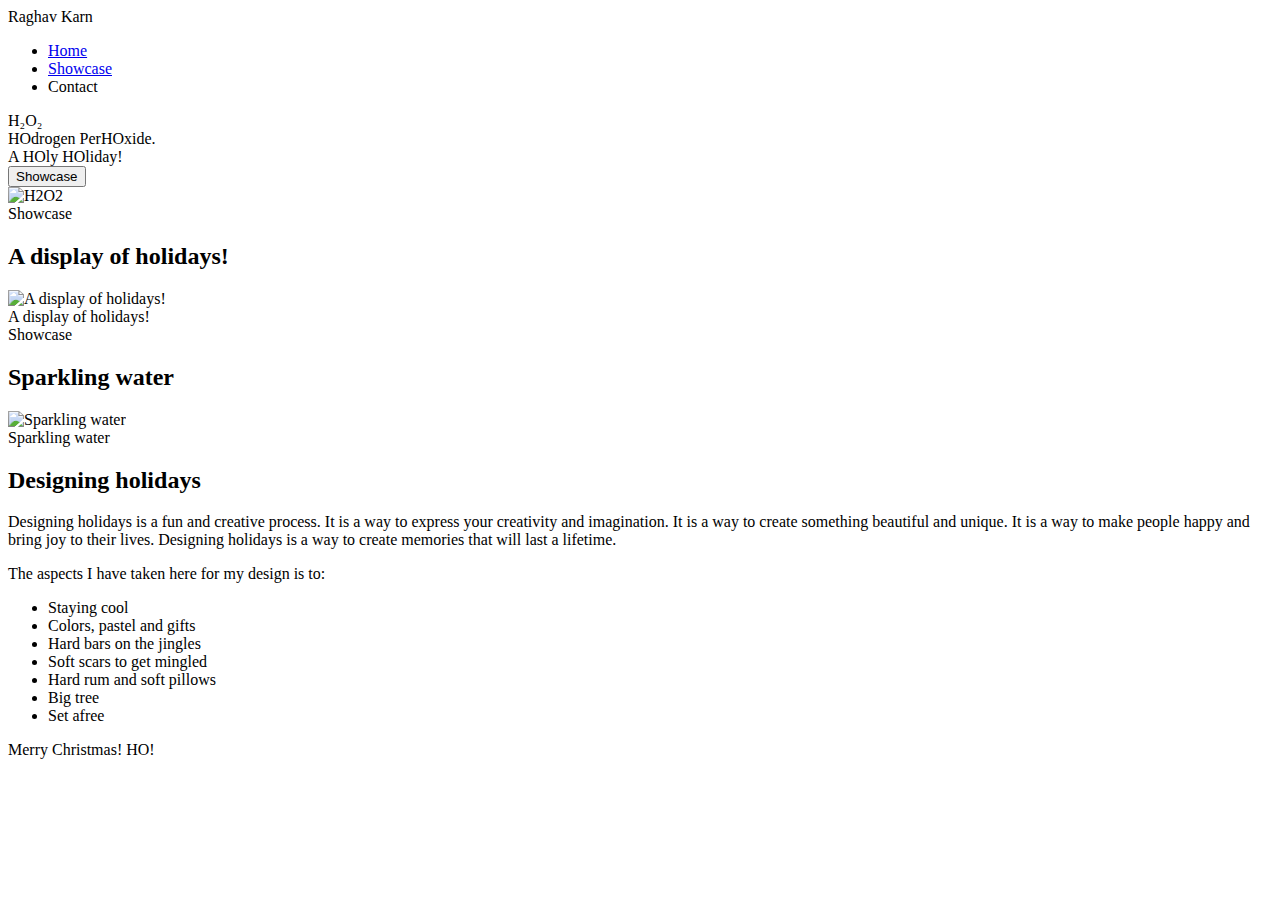
==== index.html @ 87b50fc2 "Indexed contact form & JS" ====
<!-- Welcome to H₂O₂ -->
<!DOCTYPE html>
<html lang="en">
    <head>
        <title>H₂O₂</title>
        <link rel="icon" type="image/x-icon" href="src/images/favicon.png">

        <meta charset="UTF-8" />
        <meta name="viewport" content="width=device-width" />

        <link rel="stylesheet" href="style.css" />
    </head>

    <body>
        <div class="container circle-load-svg">
            <header>
                <div class="logo">Raghav Karn</div>
                <nav>
                    <ul>
                    <li><a href="#">Home</a></li>
                    <li><a href="#showcase">Showcase</a></li>
                    <li><a onclick="showContactForm()">Contact</a></li>
                    </ul>
                </nav>
            </header>
  
            <main>
                <section class="sctn-hero">
                    <div class="hero-msg">
                        <div class="hero-msg-content">
                            <div class="hero-msg-tag">H₂O₂</div>
                            <div class="hero-msg-primary">HO<wbr>drogen Per<wbr>HO<wbr>xide.</div>
                            <div class="hero-msg-sub">A <wbr>HO<wbr>ly <wbr>HO<wbr>liday!</div>
                        </div>
                        <div class="hero-actions">
                            <button class="btn hover-effect" onclick="showShowcase()">
                            Showcase
                            </button>
                        </div>
                    </div>

                    <div class="hero-flaire">                            
                        <img src="src/images/h2o2.png" alt="H2O2" />
                    </div>

                </section><a id="showcase"></a>
                <section class="sctn-showcase">
                    <div class="showcase-card">
                        <header>Showcase</header>
                        <h2>A display of holidays!</h2>
                        <img src="src/images/img1" alt="A display of holidays!">
                        <div class="card-info">
                        A display of holidays!
                        </div>
                    </div>
                    <div class="showcase-card">
                        <header>Showcase</header>
                        <h2>Sparkling water</h2>
                        <img src="src/images/img2" alt="Sparkling water">
                        <div class="card-info">Sparkling water</div>
                    </div>
                </section>

                <section class="sctn-designing-holidays">
                    <header>
                        <h2>Designing holidays</h2>
                    </header>
                    <main>
                        <div class="content">
                            <p>
                            Designing holidays is a fun and creative process. It is a way to express your creativity and imagination. It is a way to create something beautiful and unique. It is a way to make people happy and bring joy to their lives. Designing holidays is a way to create memories that will last a lifetime.
                            </p>
                            <p>
                            The aspects I have taken here for my design is to:
                            <ul>
                            <li>Staying cool</li>
                            <li>Colors, pastel and gifts</li>
                            <li>Hard bars on the jingles</li>
                            <li>Soft scars to get mingled</li>
                            <li>Hard rum and soft pillows</li>
                            <li>Big tree</li>
                            <li>Set afree</li>
                            </ul>
                            </p>
                        </div>
                    </main>
                  </section>          
            </main>

            <footer>
                <div class="fnt-sml">Merry Christmas! HO!</div>
            </footer>
        </div>    

        <dialog id="confirm-dialog">
            <div class="dialog-message">
                <header>
                    <h2>Contact Me</h2>
                    <div class="close">
                    <button class="btn" onclick="closeContactForm()">X</button>
                    </div>
                </header>
                <div class="form-container">
                    <div class="row row-6">
                        <div class="cell">
                            <label for="email">E-Mail</label>
                        </div>
                        <div class="cell cell-5">
                            <input type="email" name="email" id="email" required pattern="^([a-zA-Z0-9_\-\.]+)@([a-zA-Z0-9_\-\.]+)\.([a-zA-Z]*)$" data-text="Required, please enter a valid email.">
                        </div>
                        </div>
                        <div class="row">
                        <div class="cell">
                            <label for="message">Message</label>
                        </div>
                        <div class="cell cell-5">
                            <textarea required name="message" id="message" cols="30" rows="10"></textarea>
                        </div>
                        </div>
                        <div class="row">
                        <div class="cell cell-6 rt-algn">
                            <button id="send-message" class="btn btn-primary hover-effect">Send</button>
                            <button id="cancel-send" class="btn btn-del hover-effect" onclick="closeContactForm()">Cancel</button>
                        </div>
                    </div>
                </div>
            </div>
          </dialog>

          <script src="script.js"></script>
    </body>
</html>
---- style.css ----
@import url("https://fonts.googleapis.com/css2?family=Poppins:wght@200;500;700;900&display=swap");
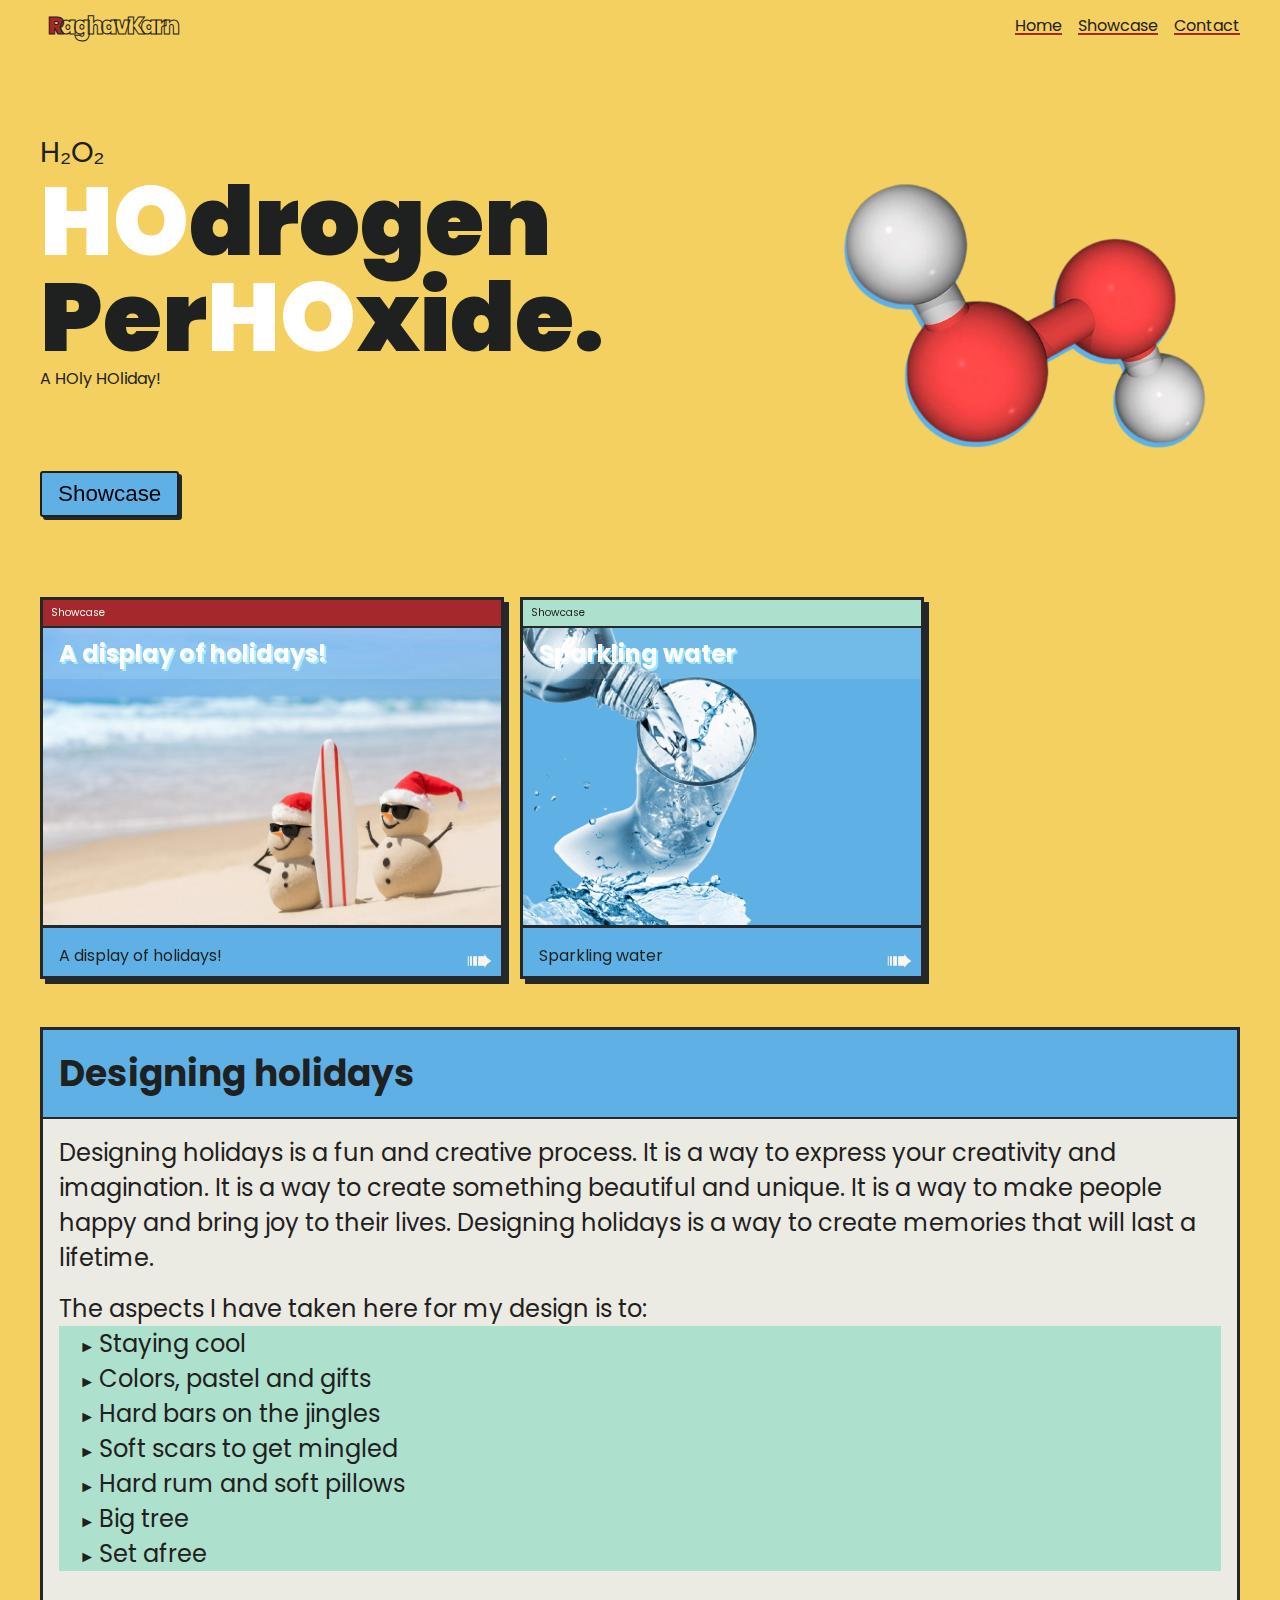
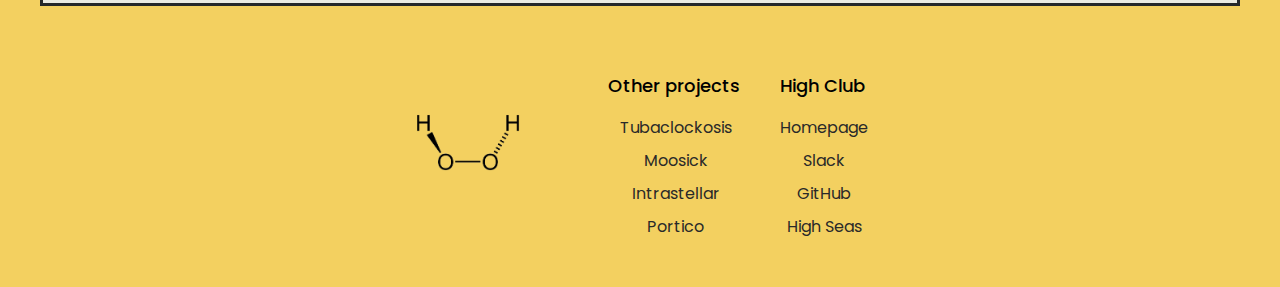
==== commit 702ac7bf: "Added and styled new footer" ====
--- a/index.html
+++ b/index.html
@@ -3,7 +3,7 @@
 <html lang="en">
     <head>
         <title>H₂O₂</title>
-        <link rel="icon" type="image/x-icon" href="src/images/favicon.png">
+        <link rel="icon" type="image/x-icon" href="src/images/logo.png">
 
         <meta charset="UTF-8" />
         <meta name="viewport" content="width=device-width" />
@@ -29,7 +29,7 @@
                     <div class="hero-msg">
                         <div class="hero-msg-content">
                             <div class="hero-msg-tag">H₂O₂</div>
-                            <div class="hero-msg-primary">HO<wbr>drogen Per<wbr>HO<wbr>xide.</div>
+                            <div class="hero-msg-primary"><span class="ho"><wbr>HO<wbr></span>drogen <br>Per<span class="ho"><wbr>HO<wbr></span>xide.</div>
                             <div class="hero-msg-sub">A <wbr>HO<wbr>ly <wbr>HO<wbr>liday!</div>
                         </div>
                         <div class="hero-actions">
@@ -40,7 +40,7 @@
                     </div>
 
                     <div class="hero-flaire">                            
-                        <img src="src/images/h2o2.png" alt="H2O2" />
+                        <img class="logo-img" src="src/images/h2o2.png" alt="H2O2" />
                     </div>
 
                 </section><a id="showcase"></a>
@@ -48,7 +48,7 @@
                     <div class="showcase-card">
                         <header>Showcase</header>
                         <h2>A display of holidays!</h2>
-                        <img src="src/images/img1" alt="A display of holidays!">
+                        <img src="src/images/img1.jpg" alt="A display of holidays!">
                         <div class="card-info">
                         A display of holidays!
                         </div>
@@ -56,7 +56,7 @@
                     <div class="showcase-card">
                         <header>Showcase</header>
                         <h2>Sparkling water</h2>
-                        <img src="src/images/img2" alt="Sparkling water">
+                        <img src="src/images/img2.png" alt="Sparkling water">
                         <div class="card-info">Sparkling water</div>
                     </div>
                 </section>
@@ -87,8 +87,50 @@
                   </section>          
             </main>
 
-            <footer>
-                <div class="fnt-sml">Merry Christmas! HO!</div>
+            <footer class="footer section">
+                <div class="footer-container container grid">
+                    <a href="https://github.com/raghav-karn/H2O2" class="footer-logo">
+                        <img class="footer-logo" src="src/images/logo.png" alt="">
+                    </a>
+
+                    <div class="footer-content">
+                        <h3 class="footer-title">Other projects</h3>
+
+                        <ul class="footer-links">
+                            <li>
+                                <a href="https://raghav-karn.github.io/tubaclockosis" class="footer-link">Tubaclockosis</a>
+                            </li>
+                            <li>
+                                <a href="https://raghav-karn.github.io/moosick" class="footer-link">Moosick</a>
+                            </li>
+                            <li>
+                                <a href="https://raghav-karn.github.io/intrastellar" class="footer-link">Intrastellar</a>
+                            </li>
+                            <li>
+                                <a href="https://raghav-karn.github.io/portico" class="footer-link">Portico</a>
+                            </li>
+                        </ul>
+                    </div>
+
+                    <div class="footer-content">
+                        <h3 class="footer-title">High Club</h3>
+
+                        <ul class="footer-links">
+                            <li>
+                                <a href="https://hackclub.com" class="footer-link">Homepage</a>
+                            </li>
+                            <li>
+                                <a href="https://hackclub.slack.com" class="footer-link">Slack</a>
+                            </li>
+                            <li>
+                                <a href="https://github.com/hackclub" class="footer-link">GitHub</a>
+                            </li>
+                            <li>
+                                <a href="https://highseas.hackclub.com" class="footer-link">High Seas</a>
+                            </li>
+                        </ul>
+                    </div>
+                </div>
             </footer>
         </div>    
 
--- a/style.css
+++ b/style.css
@@ -1 +1,552 @@
-@import url("https://fonts.googleapis.com/css2?family=Poppins:wght@200;500;700;900&display=swap");+@import url("https://fonts.googleapis.com/css2?family=Poppins:wght@200;500;700;900&display=swap");
+
+/* keyframes */
+@keyframes line-anime {
+  to {
+    stroke-dashoffset: 0;
+  }
+}
+@keyframes spinner {
+  to {
+    transform: rotate(360deg);
+  }
+}
+@keyframes color-change {
+  0% {
+    color: #1f2020;
+  }
+  20% {
+    color: #25282a;
+  }
+  40% {
+    color: #a5282c;
+  }
+  60% {
+    color: #5eb0e5;
+  }
+  80% {
+    color: #ebebe3;
+  }
+  100% {
+    color: #f9f6ef;
+  }
+}
+ 
+/* fundamentals */
+* {
+  box-sizing: border-box;
+}
+:root {
+  font-family: "Poppins", sans-serif;
+  color: #1f2020;
+}
+::selection {
+  background: #ffb7b7;
+}
+::-moz-selection {
+  background: #ffb7b7; /* cannot combine*/
+}
+
+/* fundamentals again */
+html {
+  scroll-behavior: smooth;
+}
+body,
+.container,
+header,
+div.logo,
+nav,
+ul {
+  margin: 0;
+  /*-- annoying margin at top --- */
+}
+
+/* fundamentals again again */
+body {
+  padding: 0;
+  background-color: #f3d060;
+}
+.container {
+  width: min(120ch, calc(100% - 2rem));
+  margin: 0 auto;
+}
+/* spinner */
+.spinner {
+  background-color: #a5282c !important;
+  color: #a5282c !important;
+}
+.spinner:before {
+  content: "";
+  box-sizing: border-box;
+  position: absolute;
+  top: 50%;
+  left: 50%;
+  width: 2rem;
+  height: 2rem;
+  margin-top: -1rem;
+  margin-left: -1rem;
+  border-radius: 50%;
+  border: 4px solid #25282a;
+  border-top-color: #f3d060;
+  transform-origin: center center;
+  animation: spinner 1s linear infinite;
+}
+/* button */
+.btn {
+  position: relative;
+  border: 2px solid #1f2020;
+  border-radius: 3px;
+  box-shadow: 3px 3px 0px #25282a;
+  padding: 0.5rem 1rem;
+  font-size: 1.4rem;
+  transition: 200ms ease;
+  z-index: 2;
+  background-color: #5eb0e5;
+}
+.btn + .btn {
+  margin-left: 1rem;
+}
+.btn:active {
+  box-shadow: -2px -2px 0px #25282a;
+  transform: translate(2px, 2px);
+}
+.btn.hover-effect::before {
+  content: "";
+  position: absolute;
+  inset: 0;
+  background-color: #1f2020;
+  transform-origin: bottom right;
+  transition: 100ms ease-in-out;
+  mix-blend-mode: screen;
+  z-index: 1;
+  clip-path: ellipse(0px 0px at bottom center);
+}
+.btn.hover-effect:hover:before {
+  clip-path: ellipse(50% 100% at bottom center);
+}
+.btn.hover-effect:active:before {
+  background-color: #25282a;
+  mix-blend-mode: color-dodge;
+}
+.btn-primary {
+  background-color: #aee1cd;
+}
+.btn-del {
+  background-color: #a5282c;
+  color: #f9f6ef;
+}
+/* links */
+a {
+  cursor: pointer;
+  text-decoration: none;
+}
+/* images */
+img {
+  width: 100%;
+}
+.logo-img {
+  width: 35%;
+}
+/* container */
+.container > header {
+  display: flex;
+  justify-content: space-between;
+  align-items: center;
+}
+/* HO */
+.ho {
+  color: white;
+}
+/* logo */
+.logo {
+  padding: 0.5rem;
+  font-weight: 900;
+  font-size: 1.5rem;
+  letter-spacing: -0.15em;
+  color: transparent;
+  background-color: #f3d060;
+  background-size: 2px 2px;
+  background-image: repeating-linear-gradient(
+    45deg,
+    #1f2020 0,
+    #1f2020 0.5px,
+    #f3d060 0,
+    #f3d060 50%
+  );
+  -webkit-background-clip: text;
+  background-clip: text;
+  -webkit-text-stroke: 1px #1f2020;
+}
+.logo:first-letter {
+  color: #a5282c;
+}
+/* header navbar */
+nav ul {
+  padding: 0;
+  list-style: none;
+  display: grid;
+  grid-template-columns: repeat(3, auto);
+  gap: 1rem;
+}
+nav ul li {
+  text-align: center;
+}
+nav ul li a {
+  display: inline-block;
+  text-decoration: underline;
+  text-decoration-thickness: 2px;
+  text-decoration-color: #a5282c;
+  text-underline-offset: 2px;
+  color: #1f2020;
+  font-size: 1rem;
+}
+/* dialog box */
+dialog {
+  transition: 300ms ease-in-out, clip-path 0.5s linear;
+  clip-path: polygon(0 0, 100% 0, 100% 100%, 0 100%);
+  transform: scale(0);
+  min-width: min(50vw, 80ch);
+  padding: 0;
+  box-shadow: 2.5px 2.5px 0px #25282a, 5px 5px 0px #25282a,
+    7.5px 7.5px 0px #25282a, 10px 10px 0px #25282a, 12.5px 12.5px 0px #25282a,
+    15px 15px 0px #25282a;
+}
+dialog::backdrop {
+  opacity: 0.7;
+  background-color: #f3d060;
+  background-size: 100%, 50px 50px;
+  background-image: radial-gradient(
+      circle at bottom right,
+      #f3c050c0 0%,
+      #f3d060c0 50%
+    ),
+    repeating-linear-gradient(
+      45deg,
+      #1f2020 0,
+      #1f2020 1.5px,
+      #f3d060 0,
+      #f3d060 50%
+    );
+}
+dialog header {
+  border-bottom: 3px solid;
+  padding-inline: 2rem;
+  display: grid;
+  grid-template-columns: 1fr auto;
+  position: relative;
+  background-color: #25282a;
+  color: #f9f6ef;
+}
+dialog .close .btn {
+  border-radius: 50%;
+  top: 5px;
+  right: 10px;
+  width: 3rem;
+  height: 3rem;
+  position: absolute;
+  box-shadow: 2px 2px 0px #25282a;
+  overflow: hidden;
+  background-color: #a5282c;
+  color: #f9f6ef;
+  padding: 0;
+}
+#confirm-dialog {
+  background-color: #ebebe3;
+}
+.dialog-message {
+  border: 5px solid #1f2020;
+}
+/* contact form */
+.form-container {
+  padding-block: 1rem;
+  padding-inline: 2rem;
+}
+input[type="text"],
+input[type="email"],
+input[type="tel"],
+input[type="url"],
+textarea {
+  background-color: #f9f6ef;
+  border: 3px solid #25282a;
+  font-size: 1.3rem;
+  padding: 0.3rem 0.5rem;
+  position: relative;
+  width: 100%;
+}
+input[type="text"]:invalid,
+input[type="email"]:invalid,
+input[type="tel"]:invalid,
+input[type="url"]:invalid,
+textarea:invalid {
+  border-color: #a5282c;
+}
+
+input[type="text"]:valid,
+input[type="email"]:valid,
+input[type="tel"]:valid,
+input[type="url"]:valid,
+textarea:invalid {
+  border-color: #aee1cd;
+}
+
+.rt-algn {
+  display: flex;
+  justify-content: end;
+}
+
+.fnt-sml {
+  font-size: 0.9rem;
+}
+
+/* table */
+.row {
+  display: grid;
+  grid-template-columns: repeat(6, 1fr);
+  gap: 0.5rem;
+}
+.cell {
+  padding: 0.3rem 0.5rem;
+}
+.cell-2 {
+  grid-column: span 2;
+}
+.cell-4 {
+  grid-column: span 4;
+}
+.cell-5 {
+  grid-column: span 5;
+}
+.cell-6 {
+  grid-column: span 6;
+}
+
+/* hero section */
+.sctn-hero {
+  position: relative;
+  min-height: 60vh;
+  width: 100%;
+  display: grid;
+  grid-template-columns: 1fr 1fr;
+  padding: 5em 0;
+}
+.hero-msg-primary {
+  font-size: clamp(2rem, 5vw + 2rem, 7rem);
+  line-height: 1;
+  font-weight: 900;
+  inline-size: min(140%, calc(100vw - 2rem));
+  overflow-wrap: break-word;
+  hyphens: manual;
+  position: relative;
+}
+
+.hero-msg-tag {
+  font-size: clamp(1rem, 1vw + 1rem, 2rem);
+}
+.hero-flaire {
+  position: absolute;
+  inset: 0 auto;
+  right: 0;
+  width: 100%;
+  display: grid;
+  grid-template-columns: 1fr;
+  place-items: center right;
+  filter: drop-shadow(-2px 5px 0px #5eb0e5);
+}
+
+.hero-flaire svg {
+  width: min(60%, calc(40vw + 50px));
+  opacity: 0.9;
+  transform: scaleX(-1);
+}
+.hero-actions {
+  padding-top: 5em;
+}
+
+/* hero section */
+.sctn-showcase {
+  display: grid;
+  grid-template-columns: repeat(auto-fill, minmax(300px, auto));
+  gap: 1rem;
+}
+.showcase-card {
+  border: 3px solid #25282a;
+  background-color: #5eb0e5;
+  box-shadow: 5px 5px 0px #25282a;
+  position: relative;
+  transform: scale(1);
+  transition: 200ms cubic-bezier(0.11, -0.25, 0.7, 1.22);
+  transform-origin: bottom right;
+}
+.showcase-card:hover {
+  transform: scale(1.01) translate(-3px, -3px);
+  box-shadow: 8px 8px 0px #25282a;
+  z-index: 5;
+}
+
+.showcase-card header {
+  border-bottom: 2px solid #25282a;
+  background-color: #a5282c;
+  color: #f9f6ef;
+  padding: 0.3rem 0.5rem;
+  font-size: 0.65rem;
+}
+.showcase-card h2 {
+  margin: 0;
+  position: absolute;
+  width: 100%;
+  padding: 0.5rem 1rem;
+  color: #f9f6ef;
+  background-color: #1f2020;
+  mix-blend-mode: screen;
+  text-shadow: 2px 2px 0px #5eb0e5;
+}
+.showcase-card:nth-of-type(2n) header {
+  background-color: #aee1cd;
+  color: #1f2020;
+}
+.showcase-card img {
+  height: 300px;
+  overflow: hidden;
+  border-bottom: 3px solid #25282a;
+}
+.showcase-card .card-info {
+  padding: 0.5rem 1rem;
+  position: relative;
+}
+.showcase-card:after {
+  content: "\27A0";
+  color: #f9f6ef;
+  font-size: 2rem;
+  line-height: 0, 3;
+  position: absolute;
+  bottom: 0.5rem;
+  right: 0.5rem;
+  height: 2rem;
+}
+/* footer */
+ul {
+  list-style: none;
+}
+
+.footer {
+  background-color: #f3d060;
+  padding-top: 3rem;
+  padding-bottom: 3rem;
+}
+
+.footer-container {
+  grid-template-columns: repeat(auto-fit, minmax(220px, 1fr));
+  row-gap: 2rem;
+  display: flex;
+  justify-content: center;
+  align-items: center;
+  text-align: center;
+}
+
+.footer-logo {
+  width: 10rem;
+  padding-right: 3rem;
+}
+
+.footer-title {
+  font-size: 1.125rem;
+  font-weight: 500;
+  margin-bottom: 1rem;
+  color: #000000;
+  padding-left: 2.3rem;
+}
+
+.footer-links {
+  display: flex;
+  flex-direction: column;
+  row-gap: .5rem;
+}
+
+.footer-link {
+  color: #292929;
+}
+
+.footer-link:hover {
+  color: #272727;
+}
+
+.footer-form {
+  display: flex;
+  column-gap: .5rem;
+  border-radius: .5rem;
+  margin-bottom: 2rem;
+}
+
+.footer-input {
+  background-color: #8d8455;
+  width: 90%;
+  color: #8d8d67;
+}
+
+.footer-input::placeholder {
+color: #e4e496;
+font-size: 1rem;
+  font-family: 'Poppins', sans-serif;
+}
+
+.footer-social {
+  display: flex;
+  column-gap: 1.25rem;
+}
+
+.footer-social-link {
+  display: inline-flex;
+  color: #4e4e4e;
+  background-color: #bdbd73;
+  padding: .5rem;
+  border-radius: .25rem;
+  font-size: 1rem;
+}
+
+.footer-social-link:hover {
+  background-color: #8d8455;
+}
+
+.footer-copy {
+  margin-top: 5rem;
+  text-align: center;
+}
+
+.footer-copy-link {
+  font-size: 0.813rem;
+  color: #bbbb95;
+}
+
+/* designing holidays section */
+.sctn-designing-holidays {
+  margin-top: 3rem;
+  font-size: 1.5rem;
+  border: 3px solid #25282a;
+}
+
+.sctn-designing-holidays h2 {
+  margin: 0;
+  background-color: #5eb0e5;
+  padding: 1rem;
+  border-bottom: 2px solid #25282a;
+}
+
+.sctn-designing-holidays .content {
+  padding: 1rem;
+  margin: 0;
+  background-color: #ebebe3;
+}
+.sctn-designing-holidays p {
+  margin: 0;
+}
+.sctn-designing-holidays p ~ p {
+  margin-top: 1rem;
+}
+.sctn-designing-holidays ul {
+  background-color: #aee1cd;
+}
+.sctn-designing-holidays li::marker {
+  content: "\25BA  ";
+  font-size: 1rem;
+  animation: color-change 10s ease-in-out infinite alternate;
+}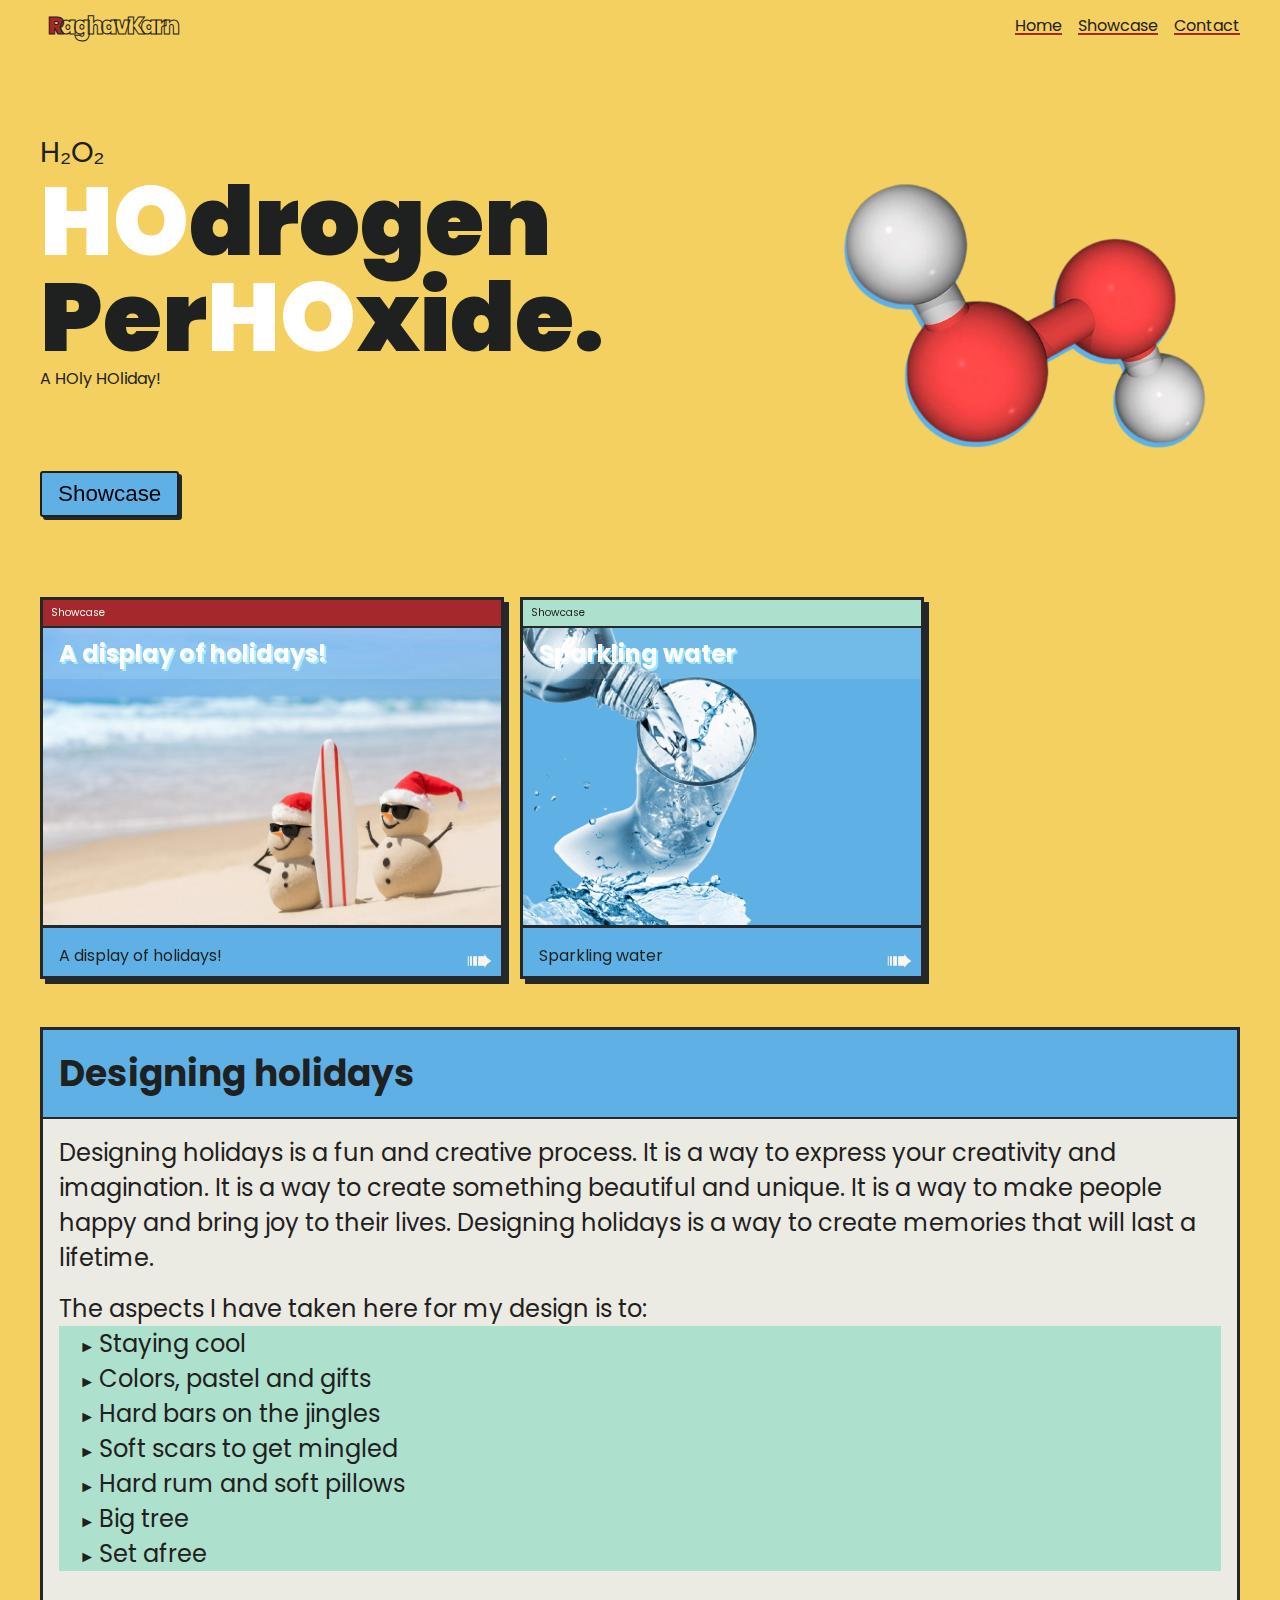
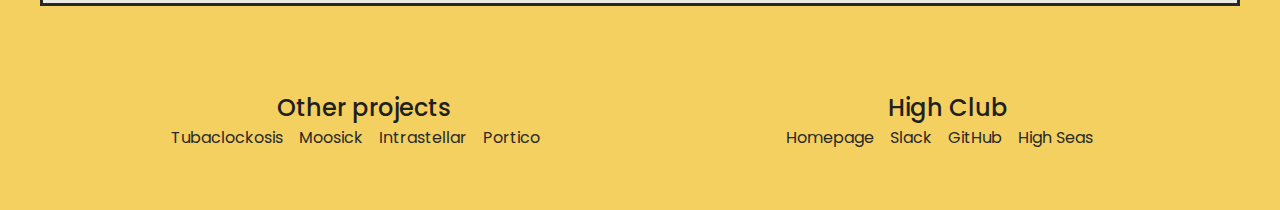
==== commit 4962b203: "Fixed responsive footer" ====
--- a/index.html
+++ b/index.html
@@ -89,10 +89,6 @@
 
             <footer class="footer section">
                 <div class="footer-container container grid">
-                    <a href="https://github.com/raghav-karn/H2O2" class="footer-logo">
-                        <img class="footer-logo" src="src/images/logo.png" alt="">
-                    </a>
-
                     <div class="footer-content">
                         <h3 class="footer-title">Other projects</h3>
 
--- a/style.css
+++ b/style.css
@@ -430,36 +430,82 @@
 
 .footer {
   background-color: #f3d060;
-  padding-top: 3rem;
-  padding-bottom: 3rem;
+  padding-top: 5%;
+  padding-bottom: 5%;
 }
 
 .footer-container {
-  grid-template-columns: repeat(auto-fit, minmax(220px, 1fr));
-  row-gap: 2rem;
   display: flex;
+  flex-direction: column;
   justify-content: center;
   align-items: center;
   text-align: center;
 }
 
 .footer-logo {
-  width: 10rem;
-  padding-right: 3rem;
+  width: 35%;
 }
 
 .footer-title {
   font-size: 1.125rem;
   font-weight: 500;
-  margin-bottom: 1rem;
-  color: #000000;
-  padding-left: 2.3rem;
+  margin-bottom: 1rem; /* Add margin for spacing */
 }
 
 .footer-links {
+  list-style: none;
+  padding: 0;
+  margin: 0;
   display: flex;
   flex-direction: column;
-  row-gap: .5rem;
+  align-items: center;
+}
+
+.footer-links li {
+  margin-bottom: 0.5rem; /* Add margin for spacing */
+}
+
+/* Responsive styles */
+@media (min-width: 600px) {
+  .footer-container {
+    flex-direction: row;
+    flex-wrap: wrap;
+    justify-content: space-between;
+    align-items: flex-start; /* Align items to the start */
+  }
+
+  .footer-logo {
+    width: 20%;
+  }
+
+  .footer-title {
+    font-size: 1.25rem;
+    margin-bottom: 0; /* Remove margin for larger screens */
+  }
+
+  .footer-links {
+    flex-direction: row;
+    align-items: center;
+  }
+
+  .footer-links li {
+    margin-bottom: 0; /* Remove margin for larger screens */
+    margin-right: 1rem; /* Add margin for spacing */
+  }
+}
+
+@media (min-width: 900px) {
+  .footer-container {
+    justify-content: space-around;
+  }
+
+  .footer-logo {
+    width: 15%;
+  }
+
+  .footer-title {
+    font-size: 1.5rem;
+  }
 }
 
 .footer-link {
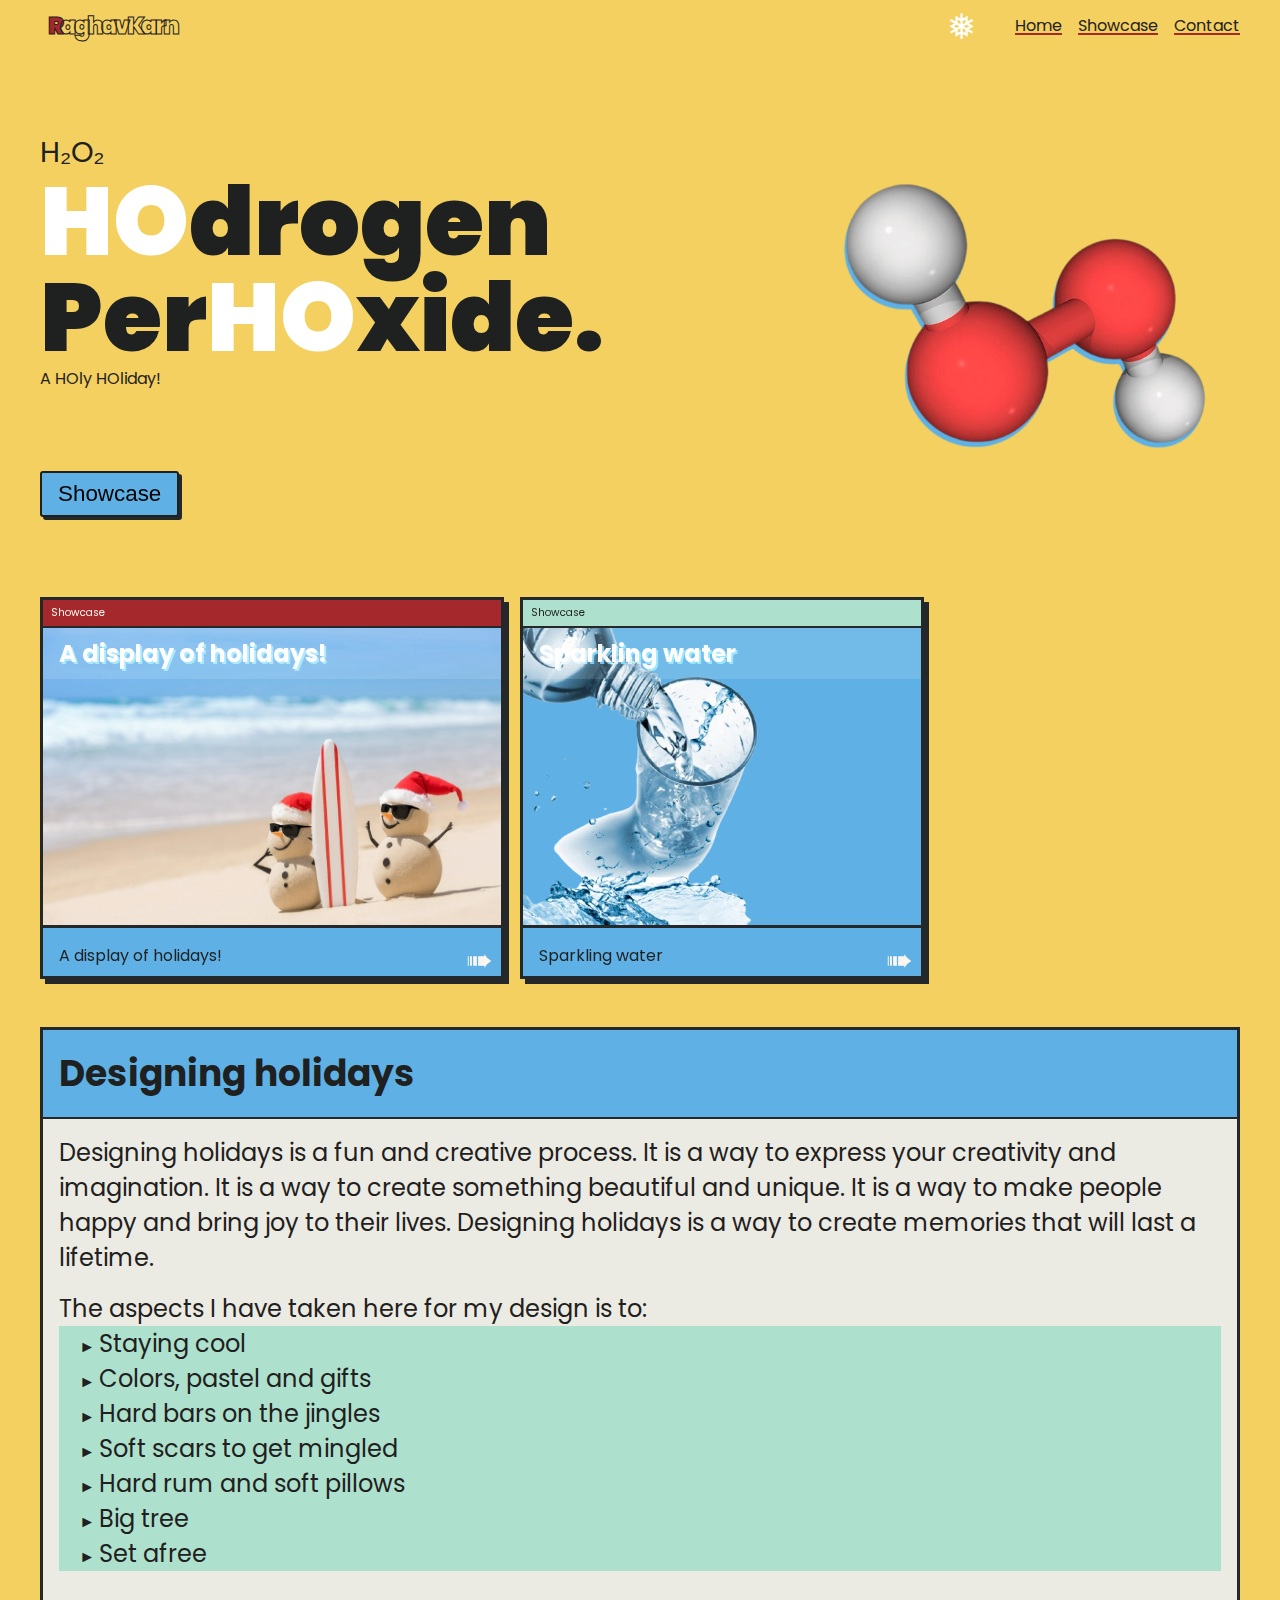
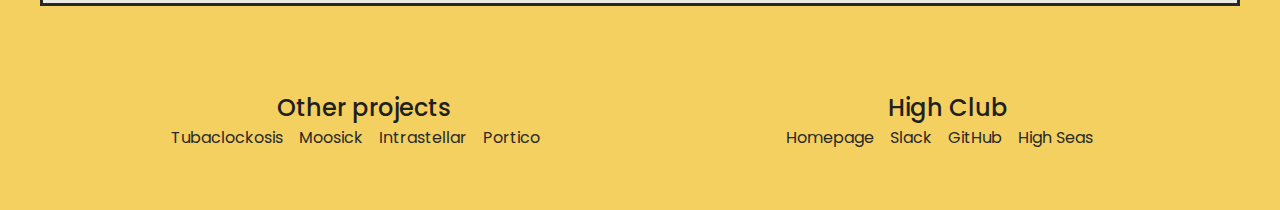
==== commit dfe85051: "Added new snowfall" ====
--- a/index.html
+++ b/index.html
@@ -12,6 +12,9 @@
     </head>
 
     <body>
+        <div id="snow-container">
+        </div>
+
         <div class="container circle-load-svg">
             <header>
                 <div class="logo">Raghav Karn</div>
--- a/style.css
+++ b/style.css
@@ -595,4 +595,50 @@
   content: "\25BA  ";
   font-size: 1rem;
   animation: color-change 10s ease-in-out infinite alternate;
+}
+
+#snow-container {  
+  height: 100vh;
+  overflow: hidden;
+  position: absolute;
+  top: 0;
+  transition: opacity 500ms;
+  width: 100%;
+}
+
+.snow {
+  animation: fall ease-in infinite, sway ease-in-out infinite;
+  color: rgb(255, 255, 255);
+  position: absolute;
+}
+
+@keyframes fall {
+  0% {
+    opacity: 0;
+  }
+  50% {
+    opacity: 1;
+  }
+  100% {
+    top: 100vh;
+    opacity: 1;
+  }
+}
+
+@keyframes sway {
+  0% {
+    margin-left: 0;
+  }
+  25% {
+    margin-left: 50px;
+  }
+  50% {
+    margin-left: -50px;
+  }
+  75% {
+    margin-left: 50px;
+  }
+  100% {
+    margin-left: 0;
+  }
 }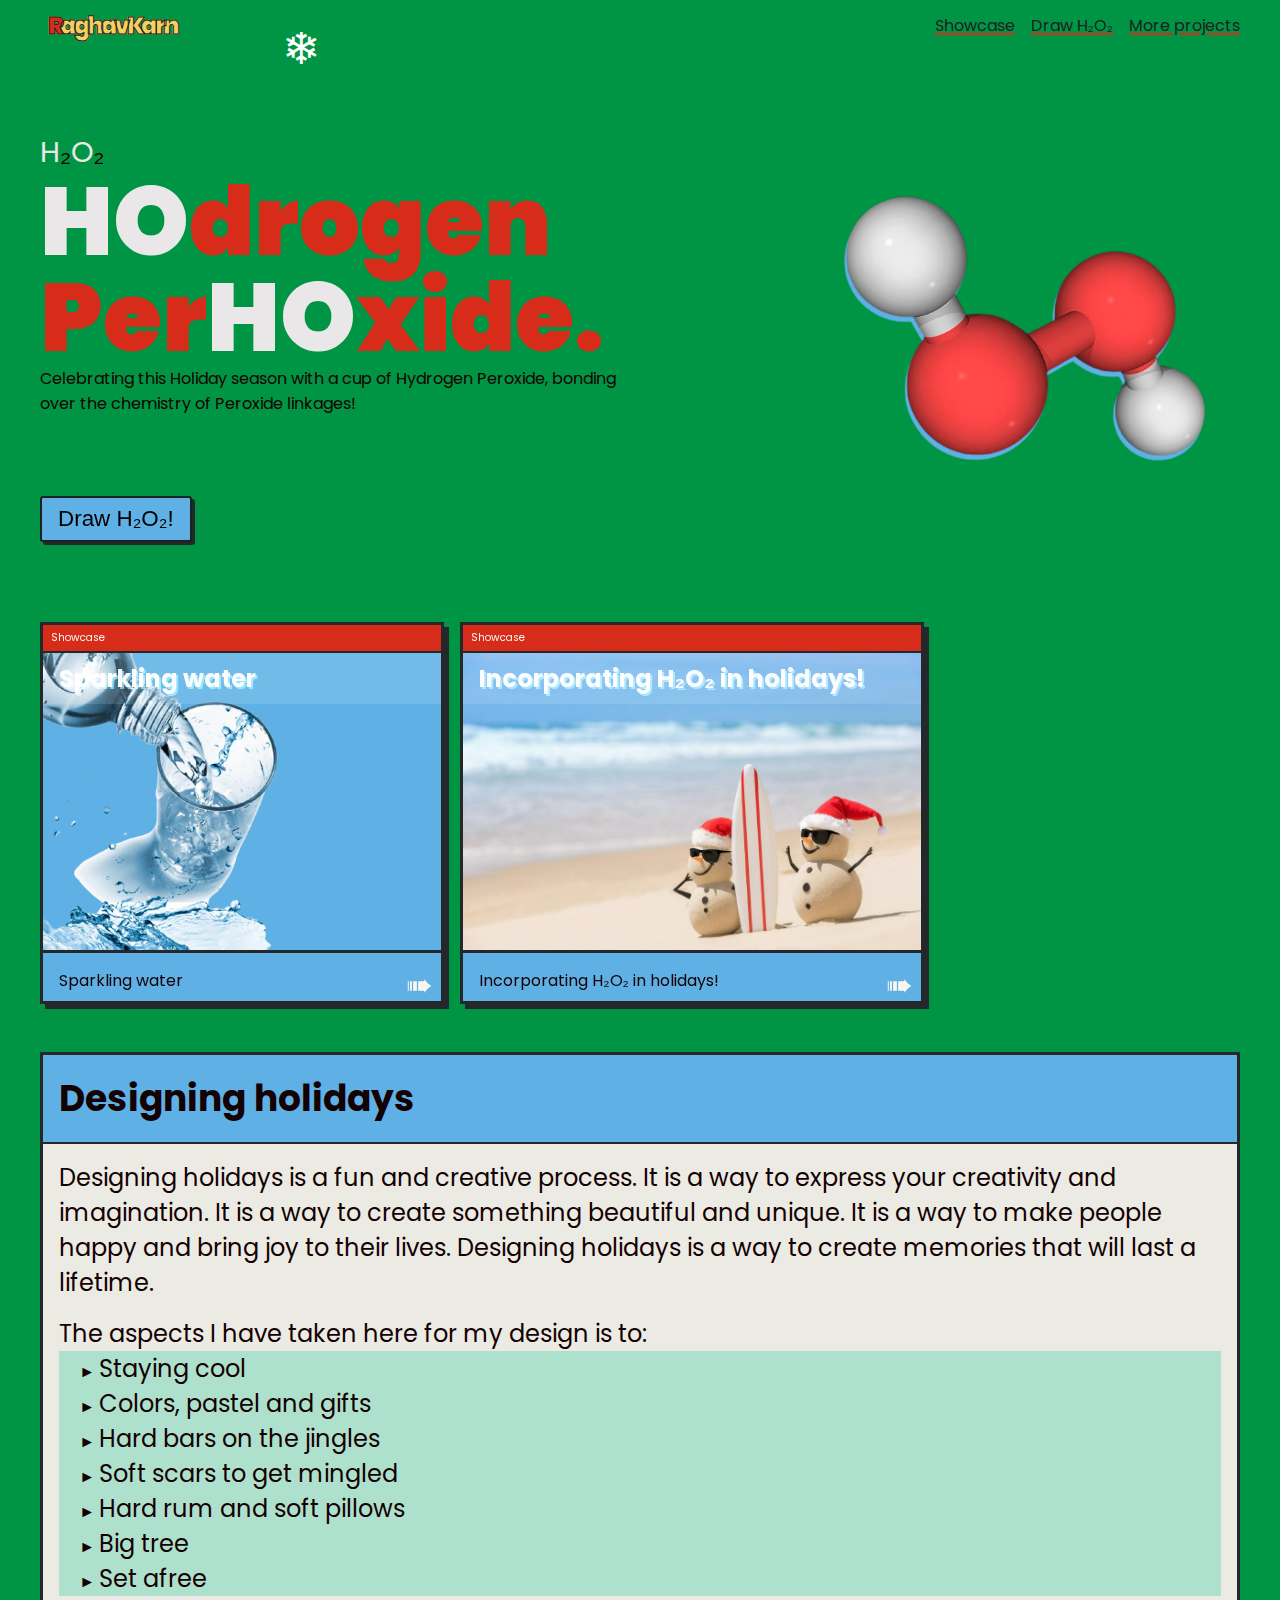
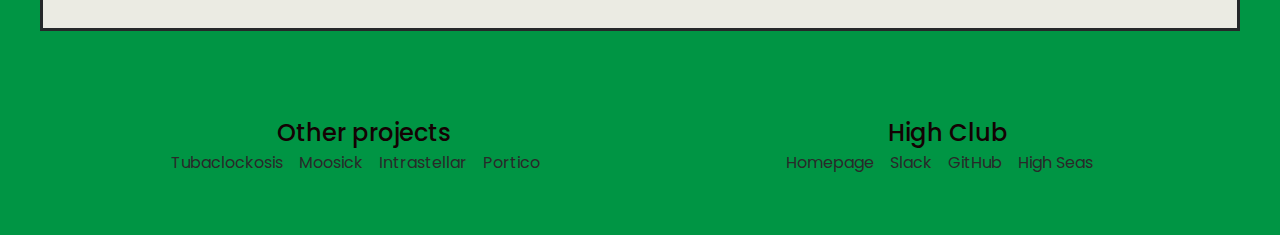
==== commit bfcebef3: "Added new dialog boxes, revised content and bug fixes" ====
--- a/index.html
+++ b/index.html
@@ -17,12 +17,12 @@
 
         <div class="container circle-load-svg">
             <header>
-                <div class="logo">Raghav Karn</div>
+                <a href="https://github.com/raghav-karn/"><div class="logo">Raghav Karn</div></a>
                 <nav>
                     <ul>
-                    <li><a href="#">Home</a></li>
                     <li><a href="#showcase">Showcase</a></li>
-                    <li><a onclick="showContactForm()">Contact</a></li>
+                    <li><a onclick="showContactForm()">Draw H₂O₂</a></li>
+                    <li><a href="#footer">More projects</a></li>
                     </ul>
                 </nav>
             </header>
@@ -31,13 +31,13 @@
                 <section class="sctn-hero">
                     <div class="hero-msg">
                         <div class="hero-msg-content">
-                            <div class="hero-msg-tag">H₂O₂</div>
+                            <div class="hero-msg-tag"><span class="ho">H</span>₂<span class="ho">O</span>₂</div>
                             <div class="hero-msg-primary"><span class="ho"><wbr>HO<wbr></span>drogen <br>Per<span class="ho"><wbr>HO<wbr></span>xide.</div>
-                            <div class="hero-msg-sub">A <wbr>HO<wbr>ly <wbr>HO<wbr>liday!</div>
+                            <div class="hero-msg-sub">Celebrating this Holiday season with a cup of Hydrogen Peroxide, bonding over the chemistry of Peroxide linkages!</div>
                         </div>
                         <div class="hero-actions">
-                            <button class="btn hover-effect" onclick="showShowcase()">
-                            Showcase
+                            <button class="btn hover-effect" onclick="showContactForm()">
+                            Draw H₂O₂!
                             </button>
                         </div>
                     </div>
@@ -48,20 +48,22 @@
 
                 </section><a id="showcase"></a>
                 <section class="sctn-showcase">
-                    <div class="showcase-card">
-                        <header>Showcase</header>
-                        <h2>A display of holidays!</h2>
-                        <img src="src/images/img1.jpg" alt="A display of holidays!">
-                        <div class="card-info">
-                        A display of holidays!
-                        </div>
-                    </div>
-                    <div class="showcase-card">
-                        <header>Showcase</header>
-                        <h2>Sparkling water</h2>
-                        <img src="src/images/img2.png" alt="Sparkling water">
-                        <div class="card-info">Sparkling water</div>
-                    </div>
+                    <a onclick="showSparklingWater()">
+                        <div class="showcase-card">
+                            <header>Showcase</header>
+                            <h2>Sparkling water</h2>
+                            <img src="src/images/img2.png" alt="Sparkling water">
+                            <div class="card-info">Sparkling water</div>
+                        </div>
+                    </a>
+                    <a onclick="showHolidays()">     
+                        <div class="showcase-card">
+                            <header>Showcase</header>
+                            <h2>Incorporating H₂O₂ in holidays!</h2>
+                            <img src="src/images/img1.jpg" alt="Incorporating H₂O₂ in holidays!">
+                            <div class="card-info">Incorporating H₂O₂ in holidays!</div>
+                        </div>
+                    </a>
                 </section>
 
                 <section class="sctn-designing-holidays">
@@ -90,6 +92,7 @@
                   </section>          
             </main>
 
+            <a id="footer"></a>
             <footer class="footer section">
                 <div class="footer-container container grid">
                     <div class="footer-content">
@@ -136,7 +139,7 @@
         <dialog id="confirm-dialog">
             <div class="dialog-message">
                 <header>
-                    <h2>Contact Me</h2>
+                    <h2>Send us some H₂O₂ molecules!</h2>
                     <div class="close">
                     <button class="btn" onclick="closeContactForm()">X</button>
                     </div>
@@ -144,7 +147,7 @@
                 <div class="form-container">
                     <div class="row row-6">
                         <div class="cell">
-                            <label for="email">E-Mail</label>
+                            <label for="email">From: </label>
                         </div>
                         <div class="cell cell-5">
                             <input type="email" name="email" id="email" required pattern="^([a-zA-Z0-9_\-\.]+)@([a-zA-Z0-9_\-\.]+)\.([a-zA-Z]*)$" data-text="Required, please enter a valid email.">
@@ -152,11 +155,26 @@
                         </div>
                         <div class="row">
                         <div class="cell">
-                            <label for="message">Message</label>
+                            <label for="message">Message: </label>
                         </div>
                         <div class="cell cell-5">
                             <textarea required name="message" id="message" cols="30" rows="10"></textarea>
                         </div>
+                        </div>
+                        <div class="overflow-hidden relative w-64 mt-4 mb-4">
+                            <button class="bg-blue hover:bg-blue-light text-white font-bold py-2 px-4 w-full inline-flex items-center">
+                                <svg fill="#FFF" height="18" viewBox="0 0 24 24" width="18" xmlns="http://www.w3.org/2000/svg">
+                                    <path d="M0 0h24v24H0z" fill="black"/>
+                                    <path d="M9 16h6v-6h4l-7-7-7 7h4zm-4 2h14v2H5z"/>
+                                </svg>
+                                <span class="ml-2">Your H₂O₂ drawing</span>
+                            </button>
+                            <input
+                                class="cursor-pointer absolute block py-2 px-4 w-full opacity-0 pin-r pin-t"
+                                type="file"
+                                name="documents[]"
+                                accept="image/*"
+                            >
                         </div>
                         <div class="row">
                         <div class="cell cell-6 rt-algn">
@@ -168,6 +186,56 @@
             </div>
           </dialog>
 
+          <dialog id="confirm-sparklingwater">
+            <div class="dialog-message">
+                <header>
+                    <h2>Sparkling Water</h2>
+                    <div class="close">
+                    <button class="btn" onclick="closeSparklingWater()">X</button>
+                    </div>
+                </header>
+                <div class="form-container">
+                    <p><strong>1. Composition:</strong> Sparkling water is water that has been carbonated, meaning carbon dioxide gas has been dissolved in it under pressure. This gives it its characteristic bubbles and fizzy texture. Hydrogen peroxide (H₂O₂) is a chemical compound made up of two hydrogen atoms and two oxygen atoms. It is commonly used as a disinfectant, bleach, and antiseptic.</p>
+
+                    <p><strong>2. Oxygen Release:</strong> Both substances can release oxygen, but in different ways. When hydrogen peroxide decomposes, it breaks down into water and oxygen gas, which can create bubbles. This reaction is often used in various applications, including cleaning and disinfection. Sparkling water contains dissolved carbon dioxide, which forms carbonic acid in water, creating the fizzy sensation when opened or poured.</p>
+
+                    <p><strong>3. Uses:</strong> Sparkling water is primarily consumed as a beverage, often enjoyed for its refreshing taste and effervescence. Hydrogen peroxide is used for cleaning, disinfecting, and in some cases, as a mild antiseptic for minor cuts and scrapes.</p>
+
+                    <p>While they both involve oxygen, their chemical properties and uses are quite distinct. It's important to note that hydrogen peroxide should not be ingested in its concentrated form, while sparkling water is safe for consumption.</p>
+                </div>
+            </div>
+          </dialog>
+
+          <dialog id="confirm-holidays">
+            <div class="dialog-message">
+                <header>
+                    <h2>Incorporating H₂O₂ in holidays</h2>
+                    <div class="close">
+                    <button class="btn" onclick="closeHolidays()">X</button>
+                    </div>
+                </header>
+                <div class="form-container">
+                    Incorporating hydrogen peroxide into your Christmas holiday preparations can be both practical and festive. Here are some ideas:
+                    <br>
+                    1. <b>Decorations</b>: Use a diluted solution of hydrogen peroxide to clean your holiday decorations, such as ornaments, lights, and artificial trees. It can help remove dust and disinfect surfaces.
+                    <br>
+                    2. <b>Whitening Holiday Linens</b>: If you have white tablecloths or napkins for your holiday meals, hydrogen peroxide can be used as a natural bleach to brighten them. Just be sure to test a small area first.
+                    <br>
+                    3. <b>Freshening Up the Home</b>: Create a natural disinfectant spray by mixing hydrogen peroxide with water. Use it to wipe down surfaces in your home before guests arrive.
+                    <br>
+                    4. <b>Removing Stains</b>: If you have any stains on your holiday attire or table settings, hydrogen peroxide can be effective in treating them. Apply it to the stain, let it sit for a few minutes, and then wash as usual.
+                    <br>
+                    5. <b>Craft Projects</b>: Use hydrogen peroxide in craft projects, such as making homemade ornaments or decorations. It can be used to create interesting effects with certain materials.
+                    <br>
+                    6. <b>Health and Safety</b>: If you're hosting gatherings, consider using hydrogen peroxide to disinfect high-touch areas like doorknobs, light switches, and bathroom surfaces to keep your guests safe.
+                    <br>
+                    7. <b>Gift Ideas</b>: Create a DIY cleaning kit as a gift for friends or family, including hydrogen peroxide, essential oils, and reusable cleaning cloths.
+                    <br>
+                    Always remember to handle hydrogen peroxide with care, following safety guidelines, and store it out of reach of children.
+                </div>
+            </div>
+          </dialog>
+
           <script src="script.js"></script>
     </body>
 </html>--- a/style.css
+++ b/style.css
@@ -19,7 +19,7 @@
     color: #25282a;
   }
   40% {
-    color: #a5282c;
+    color: #D72C1A;
   }
   60% {
     color: #5eb0e5;
@@ -38,7 +38,7 @@
 }
 :root {
   font-family: "Poppins", sans-serif;
-  color: #1f2020;
+  color: #140103;
 }
 ::selection {
   background: #ffb7b7;
@@ -64,7 +64,7 @@
 /* fundamentals again again */
 body {
   padding: 0;
-  background-color: #f3d060;
+  background-color: #009544;
 }
 .container {
   width: min(120ch, calc(100% - 2rem));
@@ -72,8 +72,8 @@
 }
 /* spinner */
 .spinner {
-  background-color: #a5282c !important;
-  color: #a5282c !important;
+  background-color: #D72C1A !important;
+  color: #D72C1A !important;
 }
 .spinner:before {
   content: "";
@@ -132,7 +132,7 @@
   background-color: #aee1cd;
 }
 .btn-del {
-  background-color: #a5282c;
+  background-color: #D72C1A;
   color: #f9f6ef;
 }
 /* links */
@@ -155,7 +155,7 @@
 }
 /* HO */
 .ho {
-  color: white;
+  color: #E9E7E7;
 }
 /* logo */
 .logo {
@@ -178,9 +178,13 @@
   -webkit-text-stroke: 1px #1f2020;
 }
 .logo:first-letter {
-  color: #a5282c;
+  color: #D72C1A;
 }
 /* header navbar */
+.header {
+  z-index: 150;
+}
+
 nav ul {
   padding: 0;
   list-style: none;
@@ -195,7 +199,7 @@
   display: inline-block;
   text-decoration: underline;
   text-decoration-thickness: 2px;
-  text-decoration-color: #a5282c;
+  text-decoration-color: #D72C1A;
   text-underline-offset: 2px;
   color: #1f2020;
   font-size: 1rem;
@@ -213,7 +217,7 @@
 }
 dialog::backdrop {
   opacity: 0.7;
-  background-color: #f3d060;
+  background-color: #13b852;
   background-size: 100%, 50px 50px;
   background-image: radial-gradient(
       circle at bottom right,
@@ -234,7 +238,7 @@
   display: grid;
   grid-template-columns: 1fr auto;
   position: relative;
-  background-color: #25282a;
+  background-color: #4a738f;
   color: #f9f6ef;
 }
 dialog .close .btn {
@@ -246,7 +250,7 @@
   position: absolute;
   box-shadow: 2px 2px 0px #25282a;
   overflow: hidden;
-  background-color: #a5282c;
+  background-color: #D72C1A;
   color: #f9f6ef;
   padding: 0;
 }
@@ -278,7 +282,7 @@
 input[type="tel"]:invalid,
 input[type="url"]:invalid,
 textarea:invalid {
-  border-color: #a5282c;
+  border-color: #D72C1A;
 }
 
 input[type="text"]:valid,
@@ -331,6 +335,7 @@
 }
 .hero-msg-primary {
   font-size: clamp(2rem, 5vw + 2rem, 7rem);
+  color: #D72C1A;
   line-height: 1;
   font-weight: 900;
   inline-size: min(140%, calc(100vw - 2rem));
@@ -385,7 +390,7 @@
 
 .showcase-card header {
   border-bottom: 2px solid #25282a;
-  background-color: #a5282c;
+  background-color: #D72C1A;
   color: #f9f6ef;
   padding: 0.3rem 0.5rem;
   font-size: 0.65rem;
@@ -429,7 +434,6 @@
 }
 
 .footer {
-  background-color: #f3d060;
   padding-top: 5%;
   padding-bottom: 5%;
 }
@@ -597,13 +601,15 @@
   animation: color-change 10s ease-in-out infinite alternate;
 }
 
+/* snow */
 #snow-container {  
   height: 100vh;
   overflow: hidden;
   position: absolute;
-  top: 0;
   transition: opacity 500ms;
   width: 100%;
+  z-index: 0;
+  margin-top: 2rem;
 }
 
 .snow {
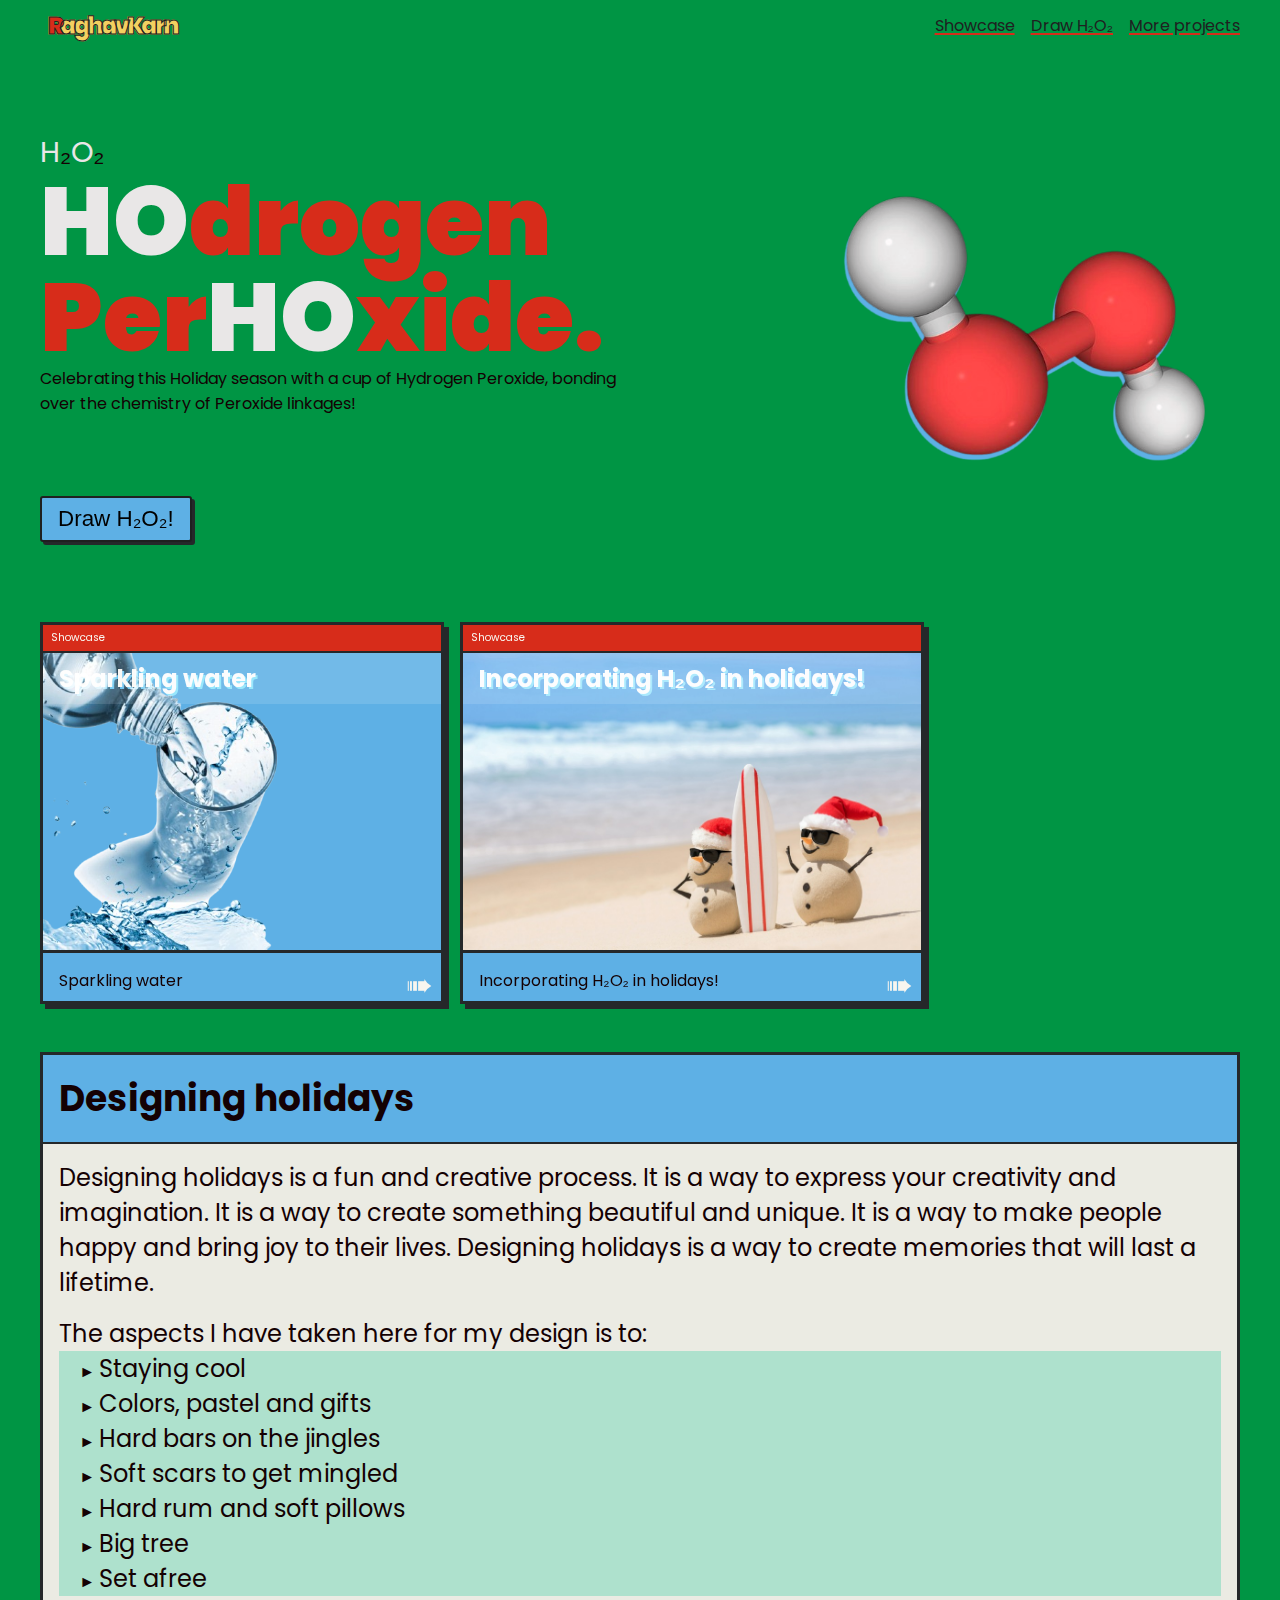
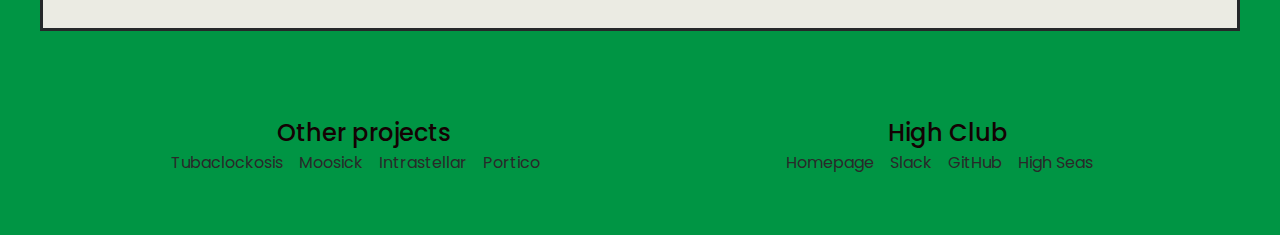
==== commit 040b4777: "Added background music" ====
--- a/index.html
+++ b/index.html
@@ -12,8 +12,10 @@
     </head>
 
     <body>
-        <div id="snow-container">
-        </div>
+        <div id="snow-container"></div>
+        <audio id="background-music" loop>
+            <source src="src/audio/christmas.mp3" type="audio/mpeg">
+        </audio>
 
         <div class="container circle-load-svg">
             <header>
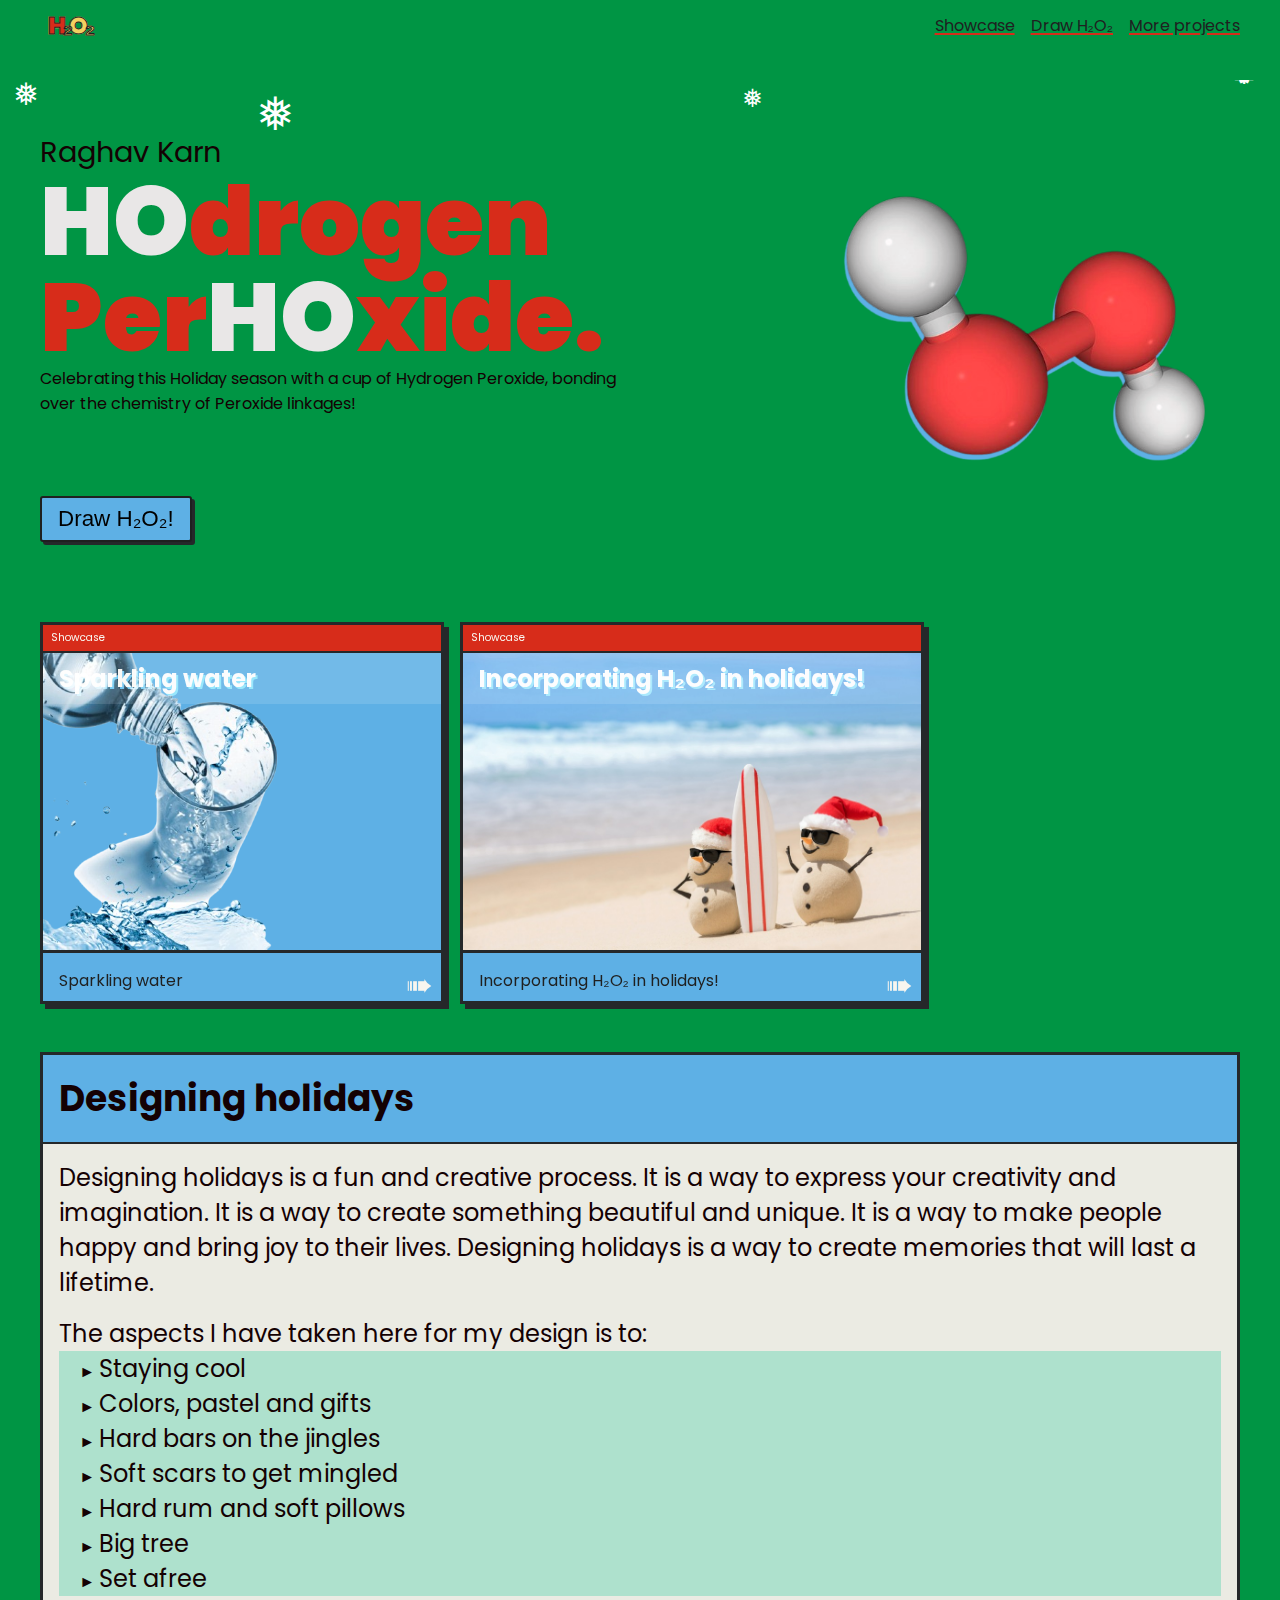
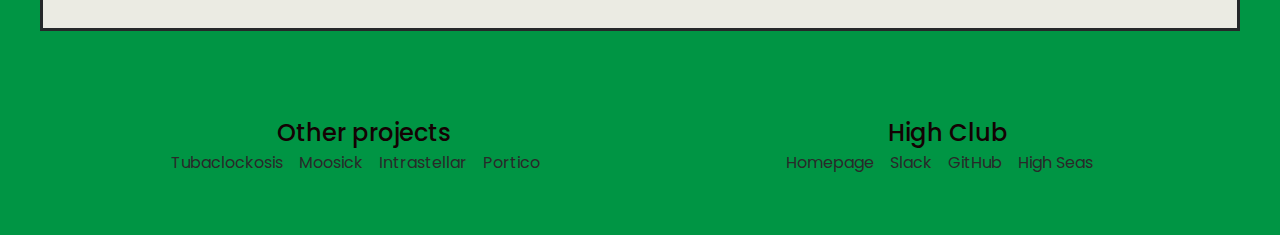
==== commit 4a600bf5: "Revamped structure, replaces dialog boxes with seperate pages" ====
--- a/index.html
+++ b/index.html
@@ -8,7 +8,7 @@
         <meta charset="UTF-8" />
         <meta name="viewport" content="width=device-width" />
 
-        <link rel="stylesheet" href="style.css" />
+        <link rel="stylesheet" href="src/css/style.css" />
     </head>
 
     <body>
@@ -19,11 +19,11 @@
 
         <div class="container circle-load-svg">
             <header>
-                <a href="https://github.com/raghav-karn/"><div class="logo">Raghav Karn</div></a>
+                <a href="index.html"><div class="logo">H₂O₂</div></a>
                 <nav>
                     <ul>
                     <li><a href="#showcase">Showcase</a></li>
-                    <li><a onclick="showContactForm()">Draw H₂O₂</a></li>
+                    <li><a href="src/html/draw.html">Draw H₂O₂</a></li>
                     <li><a href="#footer">More projects</a></li>
                     </ul>
                 </nav>
@@ -33,14 +33,16 @@
                 <section class="sctn-hero">
                     <div class="hero-msg">
                         <div class="hero-msg-content">
-                            <div class="hero-msg-tag"><span class="ho">H</span>₂<span class="ho">O</span>₂</div>
+                            <div class="hero-msg-tag">Raghav Karn</div>
                             <div class="hero-msg-primary"><span class="ho"><wbr>HO<wbr></span>drogen <br>Per<span class="ho"><wbr>HO<wbr></span>xide.</div>
                             <div class="hero-msg-sub">Celebrating this Holiday season with a cup of Hydrogen Peroxide, bonding over the chemistry of Peroxide linkages!</div>
                         </div>
                         <div class="hero-actions">
-                            <button class="btn hover-effect" onclick="showContactForm()">
+                            <a href="src/html/draw.html">
+                            <button class="btn hover-effect">
                             Draw H₂O₂!
                             </button>
+                            </a>
                         </div>
                     </div>
 
@@ -50,7 +52,7 @@
 
                 </section><a id="showcase"></a>
                 <section class="sctn-showcase">
-                    <a onclick="showSparklingWater()">
+                    <a href="src/html/water.html">
                         <div class="showcase-card">
                             <header>Showcase</header>
                             <h2>Sparkling water</h2>
@@ -58,7 +60,7 @@
                             <div class="card-info">Sparkling water</div>
                         </div>
                     </a>
-                    <a onclick="showHolidays()">     
+                    <a href="src/html/holidays.html">     
                         <div class="showcase-card">
                             <header>Showcase</header>
                             <h2>Incorporating H₂O₂ in holidays!</h2>
@@ -137,107 +139,7 @@
                 </div>
             </footer>
         </div>    
-
-        <dialog id="confirm-dialog">
-            <div class="dialog-message">
-                <header>
-                    <h2>Send us some H₂O₂ molecules!</h2>
-                    <div class="close">
-                    <button class="btn" onclick="closeContactForm()">X</button>
-                    </div>
-                </header>
-                <div class="form-container">
-                    <div class="row row-6">
-                        <div class="cell">
-                            <label for="email">From: </label>
-                        </div>
-                        <div class="cell cell-5">
-                            <input type="email" name="email" id="email" required pattern="^([a-zA-Z0-9_\-\.]+)@([a-zA-Z0-9_\-\.]+)\.([a-zA-Z]*)$" data-text="Required, please enter a valid email.">
-                        </div>
-                        </div>
-                        <div class="row">
-                        <div class="cell">
-                            <label for="message">Message: </label>
-                        </div>
-                        <div class="cell cell-5">
-                            <textarea required name="message" id="message" cols="30" rows="10"></textarea>
-                        </div>
-                        </div>
-                        <div class="overflow-hidden relative w-64 mt-4 mb-4">
-                            <button class="bg-blue hover:bg-blue-light text-white font-bold py-2 px-4 w-full inline-flex items-center">
-                                <svg fill="#FFF" height="18" viewBox="0 0 24 24" width="18" xmlns="http://www.w3.org/2000/svg">
-                                    <path d="M0 0h24v24H0z" fill="black"/>
-                                    <path d="M9 16h6v-6h4l-7-7-7 7h4zm-4 2h14v2H5z"/>
-                                </svg>
-                                <span class="ml-2">Your H₂O₂ drawing</span>
-                            </button>
-                            <input
-                                class="cursor-pointer absolute block py-2 px-4 w-full opacity-0 pin-r pin-t"
-                                type="file"
-                                name="documents[]"
-                                accept="image/*"
-                            >
-                        </div>
-                        <div class="row">
-                        <div class="cell cell-6 rt-algn">
-                            <button id="send-message" class="btn btn-primary hover-effect">Send</button>
-                            <button id="cancel-send" class="btn btn-del hover-effect" onclick="closeContactForm()">Cancel</button>
-                        </div>
-                    </div>
-                </div>
-            </div>
-          </dialog>
-
-          <dialog id="confirm-sparklingwater">
-            <div class="dialog-message">
-                <header>
-                    <h2>Sparkling Water</h2>
-                    <div class="close">
-                    <button class="btn" onclick="closeSparklingWater()">X</button>
-                    </div>
-                </header>
-                <div class="form-container">
-                    <p><strong>1. Composition:</strong> Sparkling water is water that has been carbonated, meaning carbon dioxide gas has been dissolved in it under pressure. This gives it its characteristic bubbles and fizzy texture. Hydrogen peroxide (H₂O₂) is a chemical compound made up of two hydrogen atoms and two oxygen atoms. It is commonly used as a disinfectant, bleach, and antiseptic.</p>
-
-                    <p><strong>2. Oxygen Release:</strong> Both substances can release oxygen, but in different ways. When hydrogen peroxide decomposes, it breaks down into water and oxygen gas, which can create bubbles. This reaction is often used in various applications, including cleaning and disinfection. Sparkling water contains dissolved carbon dioxide, which forms carbonic acid in water, creating the fizzy sensation when opened or poured.</p>
-
-                    <p><strong>3. Uses:</strong> Sparkling water is primarily consumed as a beverage, often enjoyed for its refreshing taste and effervescence. Hydrogen peroxide is used for cleaning, disinfecting, and in some cases, as a mild antiseptic for minor cuts and scrapes.</p>
-
-                    <p>While they both involve oxygen, their chemical properties and uses are quite distinct. It's important to note that hydrogen peroxide should not be ingested in its concentrated form, while sparkling water is safe for consumption.</p>
-                </div>
-            </div>
-          </dialog>
-
-          <dialog id="confirm-holidays">
-            <div class="dialog-message">
-                <header>
-                    <h2>Incorporating H₂O₂ in holidays</h2>
-                    <div class="close">
-                    <button class="btn" onclick="closeHolidays()">X</button>
-                    </div>
-                </header>
-                <div class="form-container">
-                    Incorporating hydrogen peroxide into your Christmas holiday preparations can be both practical and festive. Here are some ideas:
-                    <br>
-                    1. <b>Decorations</b>: Use a diluted solution of hydrogen peroxide to clean your holiday decorations, such as ornaments, lights, and artificial trees. It can help remove dust and disinfect surfaces.
-                    <br>
-                    2. <b>Whitening Holiday Linens</b>: If you have white tablecloths or napkins for your holiday meals, hydrogen peroxide can be used as a natural bleach to brighten them. Just be sure to test a small area first.
-                    <br>
-                    3. <b>Freshening Up the Home</b>: Create a natural disinfectant spray by mixing hydrogen peroxide with water. Use it to wipe down surfaces in your home before guests arrive.
-                    <br>
-                    4. <b>Removing Stains</b>: If you have any stains on your holiday attire or table settings, hydrogen peroxide can be effective in treating them. Apply it to the stain, let it sit for a few minutes, and then wash as usual.
-                    <br>
-                    5. <b>Craft Projects</b>: Use hydrogen peroxide in craft projects, such as making homemade ornaments or decorations. It can be used to create interesting effects with certain materials.
-                    <br>
-                    6. <b>Health and Safety</b>: If you're hosting gatherings, consider using hydrogen peroxide to disinfect high-touch areas like doorknobs, light switches, and bathroom surfaces to keep your guests safe.
-                    <br>
-                    7. <b>Gift Ideas</b>: Create a DIY cleaning kit as a gift for friends or family, including hydrogen peroxide, essential oils, and reusable cleaning cloths.
-                    <br>
-                    Always remember to handle hydrogen peroxide with care, following safety guidelines, and store it out of reach of children.
-                </div>
-            </div>
-          </dialog>
-
-          <script src="script.js"></script>
+          
+        <script src="src/js/script.js"></script>
     </body>
 </html>--- a/src/css/style.css
+++ b/src/css/style.css
@@ -0,0 +1,655 @@
+@import url("https://fonts.googleapis.com/css2?family=Poppins:wght@200;500;700;900&display=swap");
+
+/* keyframes */
+@keyframes line-anime {
+  to {
+    stroke-dashoffset: 0;
+  }
+}
+@keyframes spinner {
+  to {
+    transform: rotate(360deg);
+  }
+}
+@keyframes color-change {
+  0% {
+    color: #1f2020;
+  }
+  20% {
+    color: #25282a;
+  }
+  40% {
+    color: #D72C1A;
+  }
+  60% {
+    color: #5eb0e5;
+  }
+  80% {
+    color: #ebebe3;
+  }
+  100% {
+    color: #f9f6ef;
+  }
+}
+ 
+/* fundamentals */
+* {
+  box-sizing: border-box;
+}
+:root {
+  font-family: "Poppins", sans-serif;
+  color: #140103;
+}
+::selection {
+  background: #ffb7b7;
+}
+::-moz-selection {
+  background: #ffb7b7; /* cannot combine*/
+}
+
+/* fundamentals again */
+html {
+  scroll-behavior: smooth;
+}
+body,
+.container,
+header,
+div.logo,
+nav,
+ul {
+  margin: 0;
+  /*-- annoying margin at top --- */
+}
+
+/* fundamentals again again */
+body {
+  padding: 0;
+  background-color: #009544;
+  text-decoration: none;
+}
+.container {
+  width: min(120ch, calc(100% - 2rem));
+  margin: 0 auto;
+}
+/* spinner */
+.spinner {
+  background-color: #D72C1A !important;
+  color: #D72C1A !important;
+}
+.spinner:before {
+  content: "";
+  box-sizing: border-box;
+  position: absolute;
+  top: 50%;
+  left: 50%;
+  width: 2rem;
+  height: 2rem;
+  margin-top: -1rem;
+  margin-left: -1rem;
+  border-radius: 50%;
+  border: 4px solid #25282a;
+  border-top-color: #f3d060;
+  transform-origin: center center;
+  animation: spinner 1s linear infinite;
+}
+/* button */
+.btn {
+  position: relative;
+  border: 2px solid #1f2020;
+  border-radius: 3px;
+  box-shadow: 3px 3px 0px #25282a;
+  padding: 0.5rem 1rem;
+  font-size: 1.4rem;
+  transition: 200ms ease;
+  z-index: 2;
+  background-color: #5eb0e5;
+}
+.btn + .btn {
+  margin-left: 1rem;
+}
+.btn:active {
+  box-shadow: -2px -2px 0px #25282a;
+  transform: translate(2px, 2px);
+}
+.btn.hover-effect::before {
+  content: "";
+  position: absolute;
+  inset: 0;
+  background-color: #1f2020;
+  transform-origin: bottom right;
+  transition: 100ms ease-in-out;
+  mix-blend-mode: screen;
+  z-index: 1;
+  clip-path: ellipse(0px 0px at bottom center);
+}
+.btn.hover-effect:hover:before {
+  clip-path: ellipse(50% 100% at bottom center);
+}
+.btn.hover-effect:active:before {
+  background-color: #25282a;
+  mix-blend-mode: color-dodge;
+}
+.btn-primary {
+  background-color: #aee1cd;
+}
+.btn-del {
+  background-color: #D72C1A;
+  color: #f9f6ef;
+}
+/* links */
+a {
+  cursor: pointer;
+  text-decoration: none;
+}
+/* images */
+img {
+  width: 100%;
+}
+.logo-img {
+  width: 35%;
+}
+/* container */
+.container > header {
+  display: flex;
+  justify-content: space-between;
+  align-items: center;
+}
+/* HO */
+.ho {
+  color: #E9E7E7;
+}
+/* logo */
+.logo {
+  padding: 0.5rem;
+  font-weight: 900;
+  font-size: 1.5rem;
+  letter-spacing: -0.15em;
+  color: transparent;
+  background-color: #f3d060;
+  background-size: 2px 2px;
+  background-image: repeating-linear-gradient(
+    45deg,
+    #1f2020 0,
+    #1f2020 0.5px,
+    #f3d060 0,
+    #f3d060 50%
+  );
+  -webkit-background-clip: text;
+  background-clip: text;
+  -webkit-text-stroke: 1px #1f2020;
+}
+.logo:first-letter {
+  color: #D72C1A;
+}
+/* header navbar */
+.header {
+  z-index: 150;
+}
+
+nav ul {
+  padding: 0;
+  list-style: none;
+  display: grid;
+  grid-template-columns: repeat(3, auto);
+  gap: 1rem;
+}
+nav ul li {
+  text-align: center;
+}
+nav ul li a {
+  display: inline-block;
+  text-decoration: underline;
+  text-decoration-thickness: 2px;
+  text-decoration-color: #D72C1A;
+  text-underline-offset: 2px;
+  color: #1f2020;
+  font-size: 1rem;
+}
+/* dialog box */
+dialog {
+  transition: 300ms ease-in-out, clip-path 0.5s linear;
+  clip-path: polygon(0 0, 100% 0, 100% 100%, 0 100%);
+  transform: scale(0);
+  min-width: min(50vw, 80ch);
+  padding: 0;
+  box-shadow: 2.5px 2.5px 0px #25282a, 5px 5px 0px #25282a,
+    7.5px 7.5px 0px #25282a, 10px 10px 0px #25282a, 12.5px 12.5px 0px #25282a,
+    15px 15px 0px #25282a;
+}
+dialog::backdrop {
+  opacity: 0.7;
+  background-color: #13b852;
+  background-size: 100%, 50px 50px;
+  background-image: radial-gradient(
+      circle at bottom right,
+      #f3c050c0 0%,
+      #f3d060c0 50%
+    ),
+    repeating-linear-gradient(
+      45deg,
+      #1f2020 0,
+      #1f2020 1.5px,
+      #f3d060 0,
+      #f3d060 50%
+    );
+}
+dialog header {
+  border-bottom: 3px solid;
+  padding-inline: 2rem;
+  display: grid;
+  grid-template-columns: 1fr auto;
+  position: relative;
+  background-color: #4a738f;
+  color: #f9f6ef;
+}
+dialog .close .btn {
+  border-radius: 50%;
+  top: 5px;
+  right: 10px;
+  width: 3rem;
+  height: 3rem;
+  position: absolute;
+  box-shadow: 2px 2px 0px #25282a;
+  overflow: hidden;
+  background-color: #D72C1A;
+  color: #f9f6ef;
+  padding: 0;
+}
+#confirm-dialog {
+  background-color: #ebebe3;
+}
+.dialog-message {
+  border: 5px solid #1f2020;
+}
+/* contact form */
+.form-container {
+  padding-block: 1rem;
+  padding-inline: 2rem;
+}
+input[type="text"],
+input[type="email"],
+input[type="tel"],
+input[type="url"],
+textarea {
+  background-color: #f9f6ef;
+  border: 3px solid #25282a;
+  font-size: 1.3rem;
+  padding: 0.3rem 0.5rem;
+  position: relative;
+  width: 100%;
+}
+input[type="text"]:invalid,
+input[type="email"]:invalid,
+input[type="tel"]:invalid,
+input[type="url"]:invalid,
+textarea:invalid {
+  border-color: #D72C1A;
+}
+
+input[type="text"]:valid,
+input[type="email"]:valid,
+input[type="tel"]:valid,
+input[type="url"]:valid,
+textarea:invalid {
+  border-color: #aee1cd;
+}
+
+.rt-algn {
+  display: flex;
+  justify-content: end;
+}
+
+.fnt-sml {
+  font-size: 0.9rem;
+}
+
+/* table */
+.row {
+  display: grid;
+  grid-template-columns: repeat(6, 1fr);
+  gap: 0.5rem;
+}
+.cell {
+  padding: 0.3rem 0.5rem;
+}
+.cell-2 {
+  grid-column: span 2;
+}
+.cell-4 {
+  grid-column: span 4;
+}
+.cell-5 {
+  grid-column: span 5;
+}
+.cell-6 {
+  grid-column: span 6;
+}
+
+/* hero section */
+.sctn-hero {
+  position: relative;
+  min-height: 60vh;
+  width: 100%;
+  display: grid;
+  grid-template-columns: 1fr 1fr;
+  padding: 5em 0;
+}
+.hero-msg-primary {
+  font-size: clamp(2rem, 5vw + 2rem, 7rem);
+  color: #D72C1A;
+  line-height: 1;
+  font-weight: 900;
+  inline-size: min(140%, calc(100vw - 2rem));
+  overflow-wrap: break-word;
+  hyphens: manual;
+  position: relative;
+}
+
+.hero-msg-tag {
+  font-size: clamp(1rem, 1vw + 1rem, 2rem);
+}
+.hero-flaire {
+  position: absolute;
+  inset: 0 auto;
+  right: 0;
+  width: 100%;
+  display: grid;
+  grid-template-columns: 1fr;
+  place-items: center right;
+  filter: drop-shadow(-2px 5px 0px #5eb0e5);
+}
+
+.hero-flaire svg {
+  width: min(60%, calc(40vw + 50px));
+  opacity: 0.9;
+  transform: scaleX(-1);
+}
+.hero-actions {
+  padding-top: 5em;
+}
+
+/* hero section */
+.sctn-showcase {
+  display: grid;
+  grid-template-columns: repeat(auto-fill, minmax(300px, auto));
+  gap: 1rem;
+}
+.sctn-showcase a {
+  text-decoration: none;
+  color: #1f2020;
+}
+.showcase-card {
+  border: 3px solid #25282a;
+  background-color: #5eb0e5;
+  box-shadow: 5px 5px 0px #25282a;
+  position: relative;
+  transform: scale(1);
+  transition: 200ms cubic-bezier(0.11, -0.25, 0.7, 1.22);
+  transform-origin: bottom right;
+}
+.showcase-card:hover {
+  transform: scale(1.01) translate(-3px, -3px);
+  box-shadow: 8px 8px 0px #25282a;
+  z-index: 5;
+}
+
+.showcase-card header {
+  border-bottom: 2px solid #25282a;
+  background-color: #D72C1A;
+  color: #f9f6ef;
+  padding: 0.3rem 0.5rem;
+  font-size: 0.65rem;
+}
+.showcase-card h2 {
+  margin: 0;
+  position: absolute;
+  width: 100%;
+  padding: 0.5rem 1rem;
+  color: #f9f6ef;
+  background-color: #1f2020;
+  mix-blend-mode: screen;
+  text-shadow: 2px 2px 0px #5eb0e5;
+}
+.showcase-card:nth-of-type(2n) header {
+  background-color: #aee1cd;
+  color: #1f2020;
+}
+.showcase-card img {
+  height: 300px;
+  overflow: hidden;
+  border-bottom: 3px solid #25282a;
+}
+.showcase-card .card-info {
+  padding: 0.5rem 1rem;
+  position: relative;
+}
+.showcase-card:after {
+  content: "\27A0";
+  color: #f9f6ef;
+  font-size: 2rem;
+  line-height: 0, 3;
+  position: absolute;
+  bottom: 0.5rem;
+  right: 0.5rem;
+  height: 2rem;
+}
+/* footer */
+ul {
+  list-style: none;
+}
+
+.footer {
+  padding-top: 5%;
+  padding-bottom: 5%;
+}
+
+.footer-container {
+  display: flex;
+  flex-direction: column;
+  justify-content: center;
+  align-items: center;
+  text-align: center;
+}
+
+.footer-logo {
+  width: 35%;
+}
+
+.footer-title {
+  font-size: 1.125rem;
+  font-weight: 500;
+  margin-bottom: 1rem; /* Add margin for spacing */
+}
+
+.footer-links {
+  list-style: none;
+  padding: 0;
+  margin: 0;
+  display: flex;
+  flex-direction: column;
+  align-items: center;
+}
+
+.footer-links li {
+  margin-bottom: 0.5rem; /* Add margin for spacing */
+}
+
+/* Responsive styles */
+@media (min-width: 600px) {
+  .footer-container {
+    flex-direction: row;
+    flex-wrap: wrap;
+    justify-content: space-between;
+    align-items: flex-start; /* Align items to the start */
+  }
+
+  .footer-logo {
+    width: 20%;
+  }
+
+  .footer-title {
+    font-size: 1.25rem;
+    margin-bottom: 0; /* Remove margin for larger screens */
+  }
+
+  .footer-links {
+    flex-direction: row;
+    align-items: center;
+  }
+
+  .footer-links li {
+    margin-bottom: 0; /* Remove margin for larger screens */
+    margin-right: 1rem; /* Add margin for spacing */
+  }
+}
+
+@media (min-width: 900px) {
+  .footer-container {
+    justify-content: space-around;
+  }
+
+  .footer-logo {
+    width: 15%;
+  }
+
+  .footer-title {
+    font-size: 1.5rem;
+  }
+}
+
+.footer-link {
+  color: #292929;
+}
+
+.footer-link:hover {
+  color: #272727;
+}
+
+.footer-form {
+  display: flex;
+  column-gap: .5rem;
+  border-radius: .5rem;
+  margin-bottom: 2rem;
+}
+
+.footer-input {
+  background-color: #8d8455;
+  width: 90%;
+  color: #8d8d67;
+}
+
+.footer-input::placeholder {
+color: #e4e496;
+font-size: 1rem;
+  font-family: 'Poppins', sans-serif;
+}
+
+.footer-social {
+  display: flex;
+  column-gap: 1.25rem;
+}
+
+.footer-social-link {
+  display: inline-flex;
+  color: #4e4e4e;
+  background-color: #bdbd73;
+  padding: .5rem;
+  border-radius: .25rem;
+  font-size: 1rem;
+}
+
+.footer-social-link:hover {
+  background-color: #8d8455;
+}
+
+.footer-copy {
+  margin-top: 5rem;
+  text-align: center;
+}
+
+.footer-copy-link {
+  font-size: 0.813rem;
+  color: #bbbb95;
+}
+
+/* designing holidays section */
+.sctn-designing-holidays {
+  margin-top: 3rem;
+  font-size: 1.5rem;
+  border: 3px solid #25282a;
+}
+
+.sctn-designing-holidays h2 {
+  margin: 0;
+  background-color: #5eb0e5;
+  padding: 1rem;
+  border-bottom: 2px solid #25282a;
+}
+
+.sctn-designing-holidays .content {
+  padding: 1rem;
+  margin: 0;
+  background-color: #ebebe3;
+}
+.sctn-designing-holidays p {
+  margin: 0;
+}
+.sctn-designing-holidays p ~ p {
+  margin-top: 1rem;
+}
+.sctn-designing-holidays ul {
+  background-color: #aee1cd;
+}
+.sctn-designing-holidays li::marker {
+  content: "\25BA  ";
+  font-size: 1rem;
+  animation: color-change 10s ease-in-out infinite alternate;
+}
+
+/* snow */
+#snow-container {  
+  height: 100vh;
+  overflow: hidden;
+  position: absolute;
+  transition: opacity 500ms;
+  width: 100%;
+  z-index: 0;
+  margin-top: 5rem;
+}
+
+.snow {
+  animation: fall ease-in infinite, sway ease-in-out infinite;
+  color: rgb(255, 255, 255);
+  position: absolute;
+}
+
+@keyframes fall {
+  0% {
+    opacity: 0;
+  }
+  50% {
+    opacity: 1;
+  }
+  100% {
+    top: 100vh;
+    opacity: 1;
+  }
+}
+
+@keyframes sway {
+  0% {
+    margin-left: 0;
+  }
+  25% {
+    margin-left: 50px;
+  }
+  50% {
+    margin-left: -50px;
+  }
+  75% {
+    margin-left: 50px;
+  }
+  100% {
+    margin-left: 0;
+  }
+}